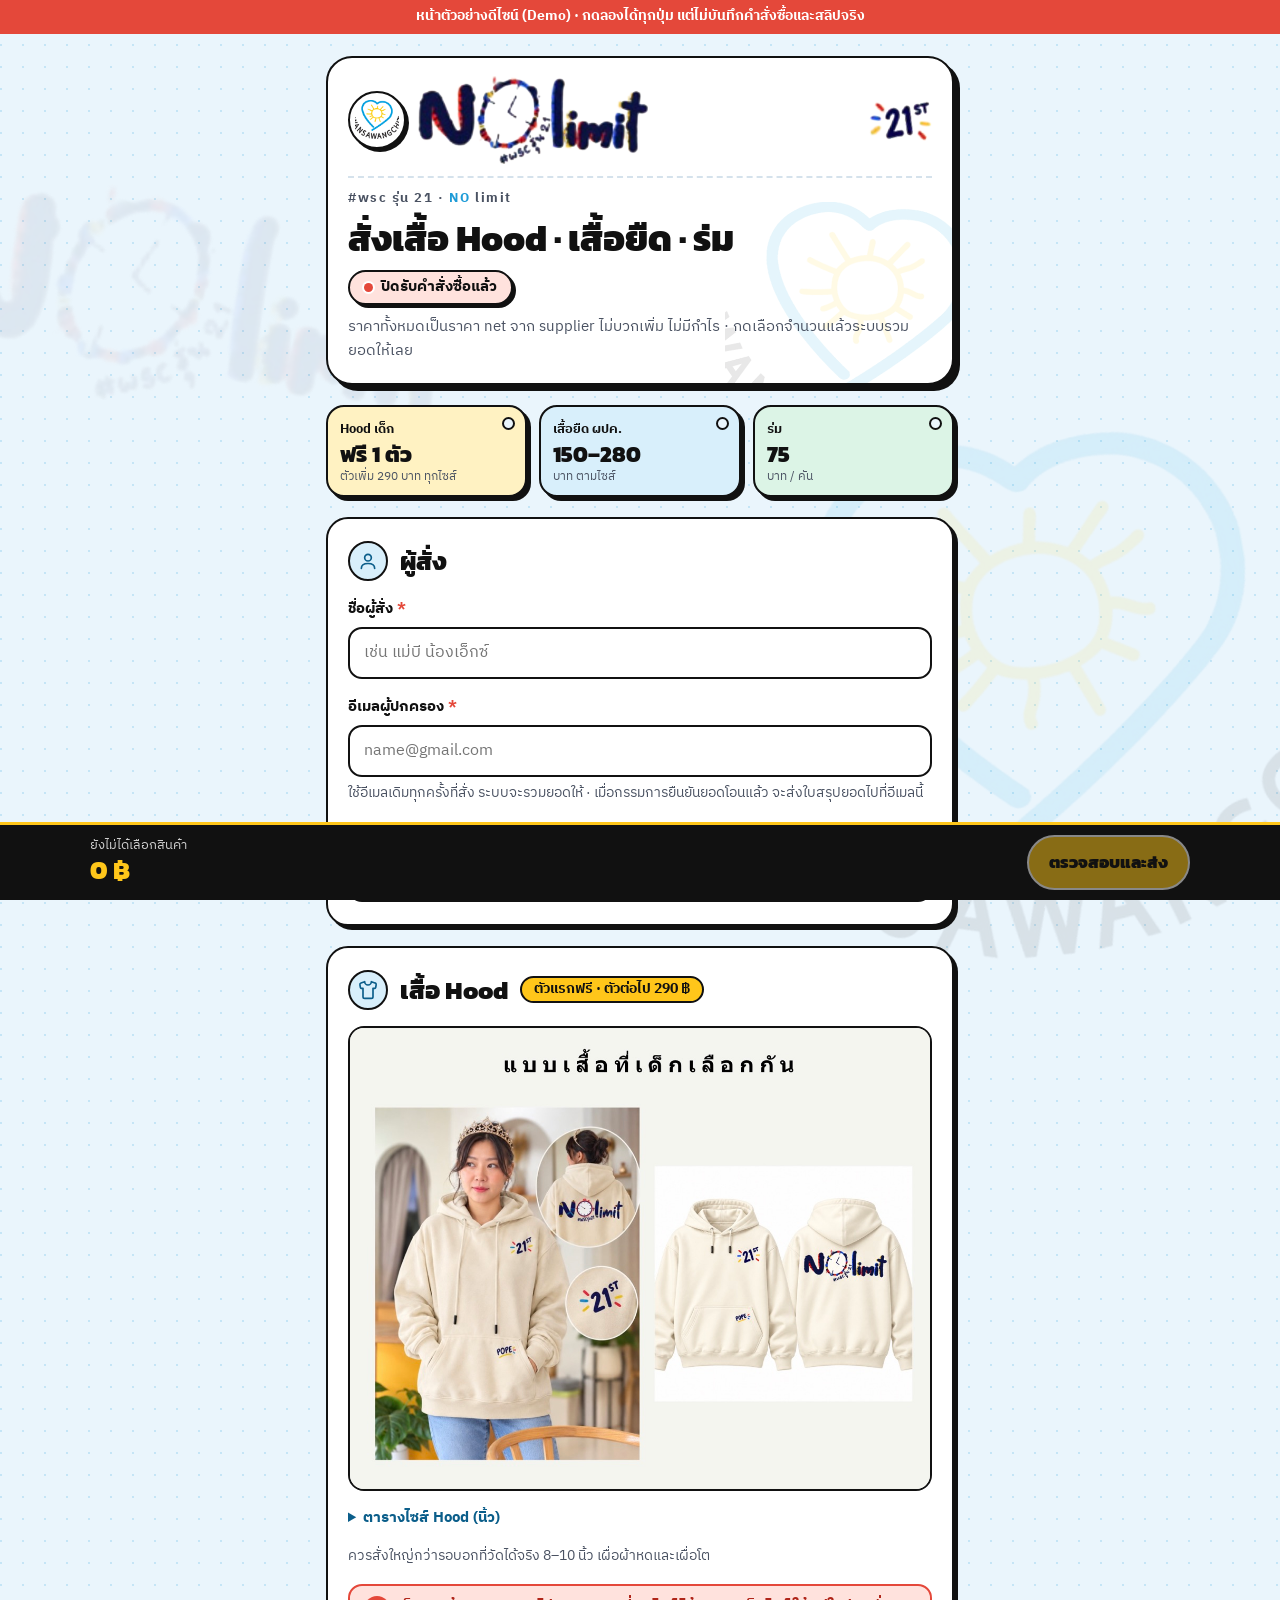
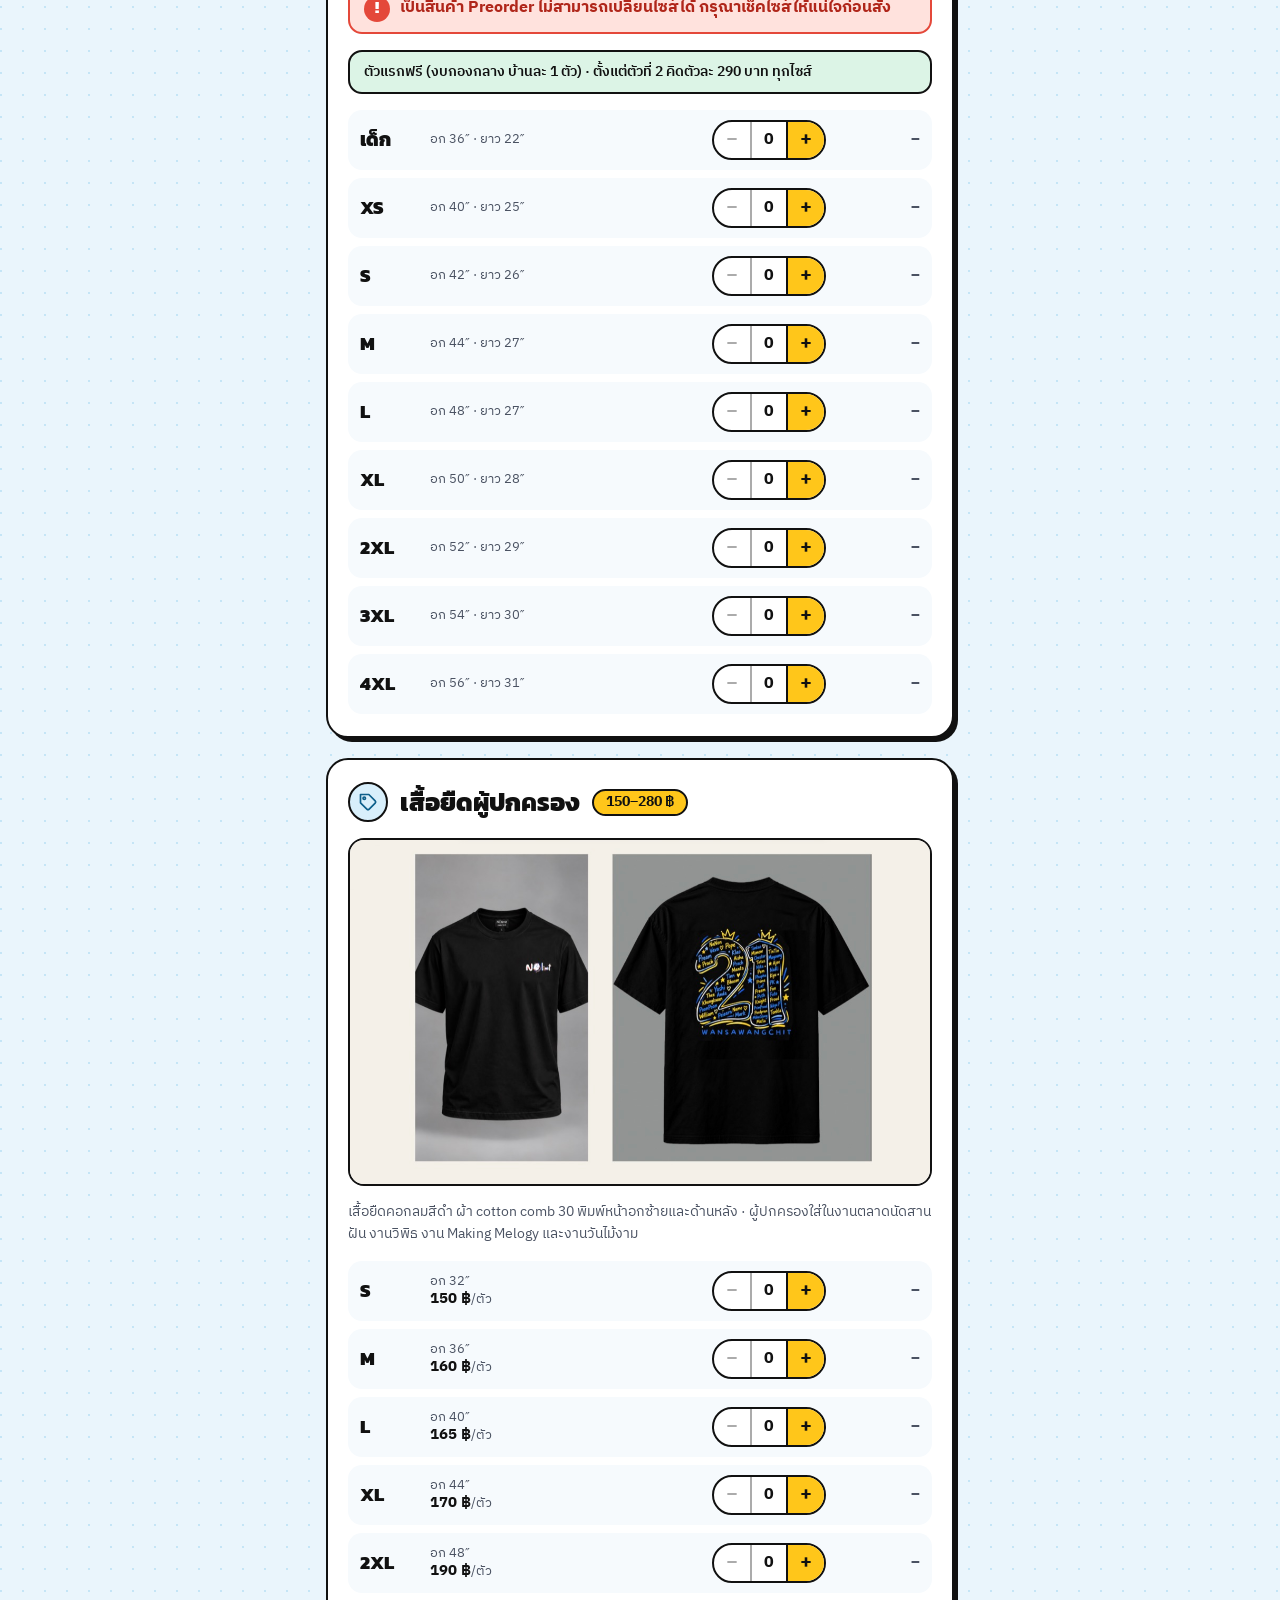
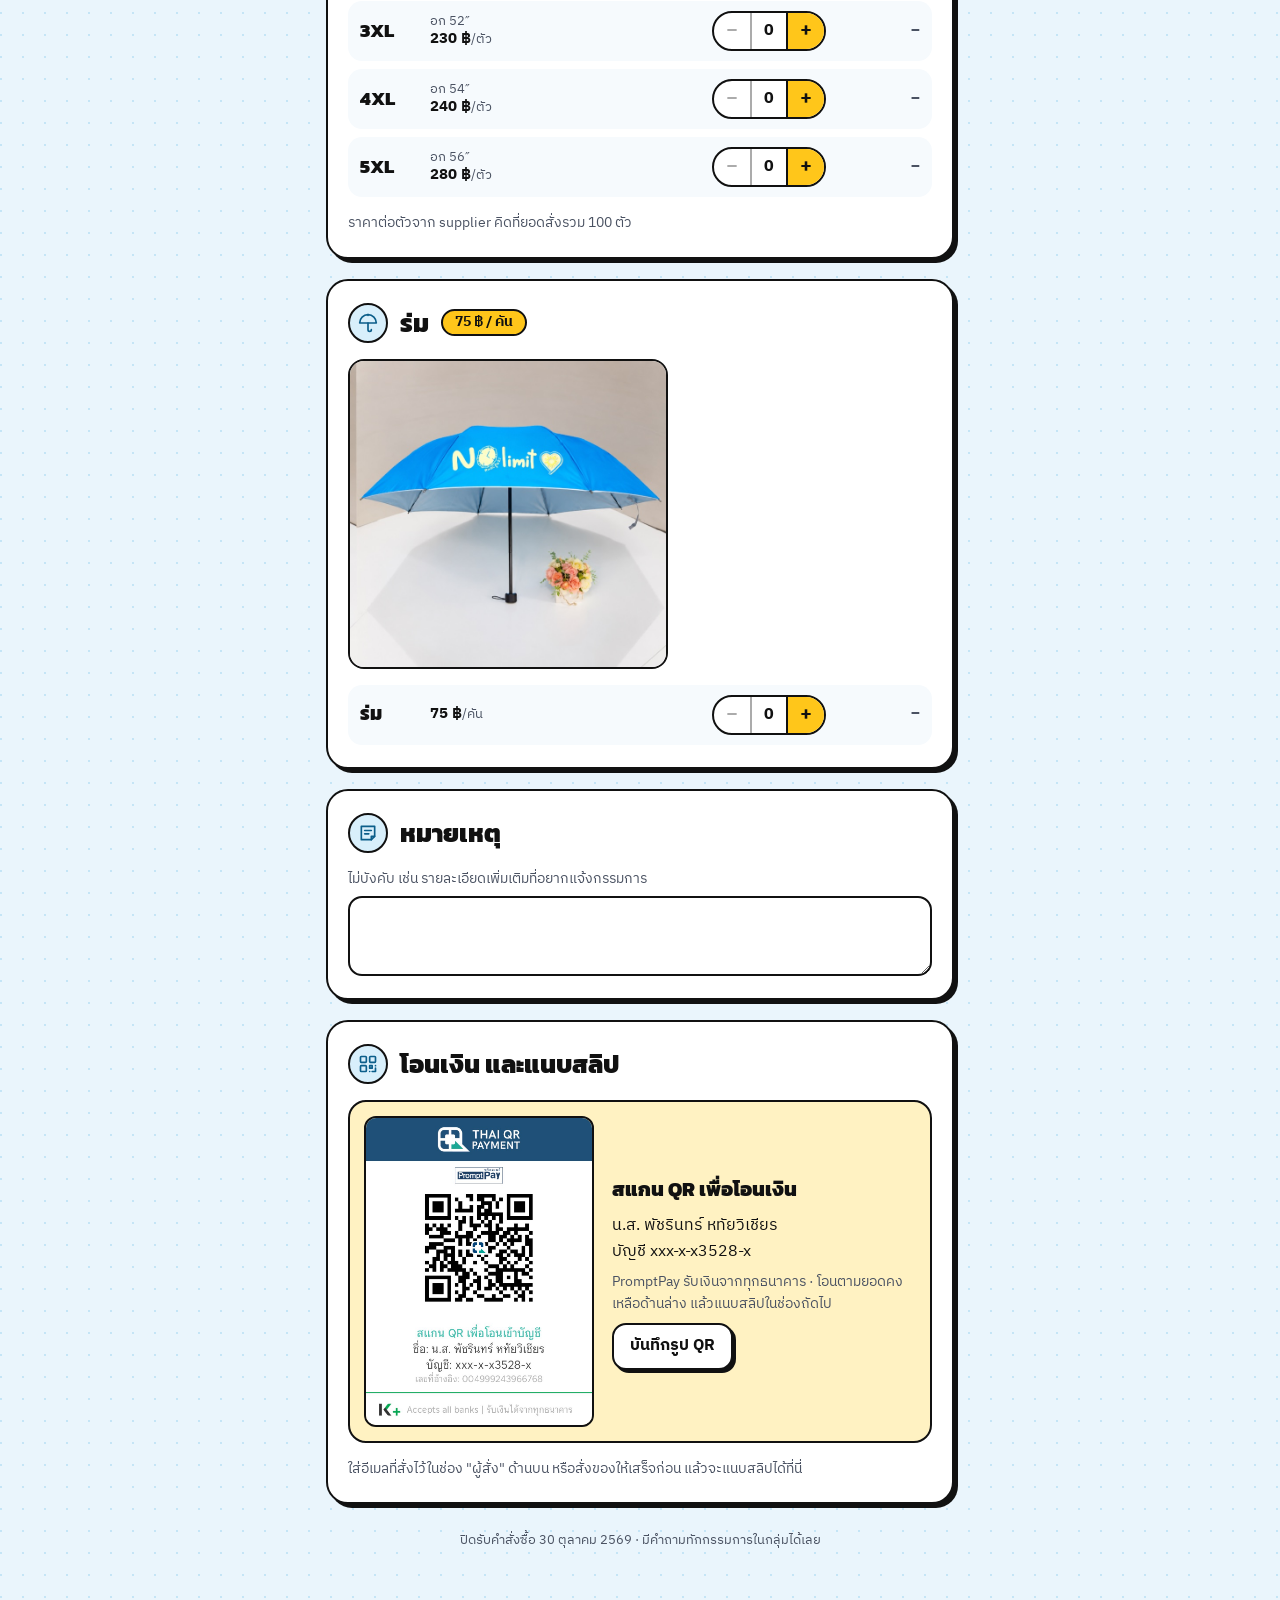
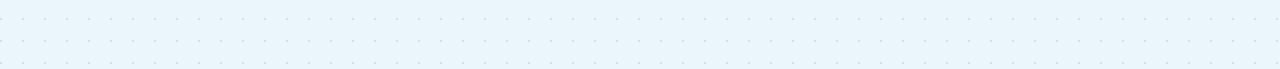
==== demo/index.html @ c764601f "Design demo at /demo: sticker-board style in school colours with school + NO limit logos (main page " ====
<!doctype html>
<html lang="th">
<head>
<meta charset="utf-8">
<meta name="viewport" content="width=device-width, initial-scale=1, viewport-fit=cover">
<title>สั่งเสื้อรุ่น 21 · ตัวอย่างดีไซน์</title>
<meta name="description" content="สั่งเสื้อฮู้ด เสื้อยืดผู้ปกครอง และร่ม รุ่น 21 พร้อมราคาทุกไซส์ คิดยอดให้อัตโนมัติ และแนบสลิปโอนเงินได้">
<meta name="robots" content="noindex, nofollow">
<link rel="icon" href="../img/school-logo.png">
<link rel="preconnect" href="https://fonts.googleapis.com">
<link rel="preconnect" href="https://fonts.gstatic.com" crossorigin>
<link rel="stylesheet" href="https://fonts.googleapis.com/css2?family=IBM+Plex+Sans+Thai:wght@400;500;600;700&family=Kanit:wght@600;700;800&display=swap">
<style>
/* Layout: the same single-column order slip as before, restyled as a sticker board — thick-bordered cards,
   pastel price tags, school logo + NO limit marks in the header card and floating faintly behind everything.
   One deliberate light theme (matches the best home MARKETING board the parents' committee asked for). */
:root {
  --bg: #eaf5fc;          /* sky wash from the school heart */
  --paper: #ffffff;
  --ink: #111111;
  --muted: #4a5262;
  --hair: #d5e2ec;
  --sky: #1d9bd7;         /* school heart blue */
  --sky-ink: #0b5e8a;
  --sky-soft: #d8effb;
  --sun: #ffc61a;         /* school sun yellow */
  --sun-soft: #fff2c2;
  --coral: #e4483a;       /* red ray of the 21ST mark */
  --coral-soft: #ffe2dd;
  --mint: #1e9e5c;
  --mint-soft: #dcf4e6;
  --lav-soft: #e9e6ff;
  --shadow: 4px 4px 0 var(--ink);
  --shadow-sm: 3px 3px 0 var(--ink);
  --r: 22px;
  --f-display: "Kanit", "IBM Plex Sans Thai", "Thonburi", sans-serif;
  --f-body: "IBM Plex Sans Thai", "Thonburi", "Sukhumvit Set", system-ui, sans-serif;
  color-scheme: light;
}
* { box-sizing: border-box; }
[hidden] { display: none !important; }
html { -webkit-text-size-adjust: 100%; }
body {
  margin: 0; color: var(--ink); font-family: var(--f-body); font-size: 16px; line-height: 1.6;
  background-color: var(--bg);
  background-image:
    radial-gradient(circle at 1px 1px, rgba(29,155,215,.18) 1.2px, transparent 1.4px);
  background-size: 22px 22px;
  padding-bottom: calc(118px + env(safe-area-inset-bottom, 0px));
  position: relative; isolation: isolate; overflow-x: hidden;
}
/* the two marks behind the page */
body::before, body::after { content: ""; position: fixed; z-index: -1; pointer-events: none; background-repeat: no-repeat; background-size: contain; }
body::before { width: min(78vmin, 600px); aspect-ratio: 560 / 490; right: -8vmin; bottom: -6vmin; background-image: url(../img/school-logo.png); opacity: .09; transform: rotate(-10deg); }
body::after { width: min(70vmin, 560px); aspect-ratio: 423 / 162; left: -10vmin; top: 22vh; background-image: url(../img/logo-nolimit.png); opacity: .06; transform: rotate(9deg); }
img { max-width: 100%; display: block; }
button, input, textarea { font: inherit; color: inherit; }
a { color: inherit; }
:focus-visible { outline: 3px solid var(--sky); outline-offset: 2px; }
.num { font-variant-numeric: tabular-nums; }
.ico { width: 22px; height: 22px; fill: none; stroke: currentColor; stroke-width: 2; stroke-linecap: round; stroke-linejoin: round; flex: none; }

/* ---------- demo ribbon ---------- */
.demo-ribbon { background: var(--coral); color: #fff; text-align: center; font-weight: 700; font-size: 13.5px; padding: 6px max(16px, env(safe-area-inset-right, 0px)) 6px max(16px, env(safe-area-inset-left, 0px)); }

/* ---------- page ---------- */
.wrap { max-width: 660px; margin: 0 auto; display: grid; gap: 20px; padding: calc(22px + env(safe-area-inset-top, 0px)) max(16px, env(safe-area-inset-right, 0px)) 0 max(16px, env(safe-area-inset-left, 0px)); }

/* header card with both marks */
.top { position: relative; background: var(--paper); border: 2.5px solid var(--ink); border-radius: 26px; box-shadow: 6px 6px 0 var(--ink); padding: 18px 20px 20px; display: grid; gap: 10px; overflow: hidden; }
.top::before { content: ""; position: absolute; inset: 0; background: url(../img/school-logo.png) no-repeat right -60px bottom -70px / 46% auto; opacity: .1; pointer-events: none; }
.top > * { position: relative; }
.logos { display: flex; align-items: center; gap: 12px; padding-bottom: 12px; border-bottom: 2px dashed var(--hair); }
.logos .badge { width: 58px; height: 58px; border-radius: 50%; background: #fff; border: 2.5px solid var(--ink); display: grid; place-items: center; flex: none; box-shadow: var(--shadow-sm); }
.logos img { height: auto; }
.logos .badge img { width: 44px; }
.logos .nolimit { width: min(230px, 52%); height: auto; }
.logos .s21 { width: 62px; height: auto; margin-left: auto; transform: rotate(9deg); }
.eyebrow { font-size: 13px; letter-spacing: .12em; font-weight: 800; color: var(--muted); }
.eyebrow .no { color: var(--sky); }
.top h1 { font-family: var(--f-display); font-weight: 800; font-size: clamp(27px, 7vw, 36px); line-height: 1.15; margin: 0; text-wrap: balance; }
.lede { margin: 0; color: var(--muted); font-size: 15px; }
.closing { justify-self: start; display: inline-flex; gap: 8px; align-items: center; background: var(--sun); border: 2px solid var(--ink); border-radius: 999px; padding: 4px 14px; font-weight: 800; font-size: 14.5px; box-shadow: var(--shadow-sm); }
.closing::before { content: ""; width: 9px; height: 9px; border-radius: 50%; background: var(--mint); box-shadow: 0 0 0 2px #fff; }
.closing.shut { background: var(--coral-soft); }
.closing.shut::before { background: var(--coral); }

/* price tags */
.tags { display: grid; grid-template-columns: repeat(3, minmax(0, 1fr)); gap: 12px; }
.tag { position: relative; border: 2.5px solid var(--ink); border-radius: 18px; box-shadow: var(--shadow); padding: 12px 12px 10px; display: grid; gap: 2px; min-width: 0; }
.tag::after { content: ""; position: absolute; top: 10px; right: 10px; width: 9px; height: 9px; border-radius: 50%; background: var(--bg); border: 2px solid var(--ink); }
.tag b { font-size: 13px; font-weight: 700; }
.tag strong { font-family: var(--f-display); font-size: 22px; font-weight: 800; line-height: 1.15; }
.tag small { font-size: 12px; color: var(--muted); line-height: 1.35; }
.tag.y { background: var(--sun-soft); } .tag.b { background: var(--sky-soft); } .tag.m { background: var(--mint-soft); }
@media (max-width: 380px) { .tags { gap: 8px; } .tag { padding: 10px 8px 9px; } .tag strong { font-size: 17px; } }

/* section cards */
.card { background: var(--paper); border: 2.5px solid var(--ink); border-radius: var(--r); box-shadow: var(--shadow); padding: 22px 20px; display: grid; gap: 16px; min-width: 0; }
.card h2 { font-family: var(--f-display); font-size: 25px; font-weight: 800; margin: 0; line-height: 1.2; display: flex; flex-wrap: wrap; gap: 8px 12px; align-items: center; }
.card h2 .circ { width: 40px; height: 40px; border-radius: 50%; display: grid; place-items: center; background: var(--sky-soft); color: var(--sky-ink); border: 2px solid var(--ink); }
.card h2 .circ .ico { width: 20px; height: 20px; }
.card h2 .price { font-family: var(--f-body); font-size: 14px; font-weight: 700; background: var(--sun); color: var(--ink); padding: 3px 12px; border-radius: 999px; border: 2px solid var(--ink); }
.card h3 { font-family: var(--f-display); font-size: 18px; font-weight: 700; margin: 0; display: flex; gap: 8px; align-items: baseline; flex-wrap: wrap; }
.card h3 .sub { font-family: var(--f-body); font-weight: 500; font-size: 13.5px; color: var(--muted); }
.card p { margin: 0; }
.hint { font-size: 13.5px; color: var(--muted); }
.photo { border-radius: 16px; overflow: hidden; background: var(--sky-soft); border: 2px solid var(--ink); }
.photo img { width: 100%; height: auto; }
.photo.umb { max-width: 320px; }

/* fields */
label.field { display: grid; gap: 6px; font-weight: 700; font-size: 15px; }
label.field span.req { color: var(--coral); }
input[type=text], input[type=email], textarea {
  width: 100%; border: 2px solid var(--ink); background: var(--paper); border-radius: 14px; padding: 11px 14px; font-size: 16px; font-weight: 400;
}
input[type=text]:focus, input[type=email]:focus, textarea:focus { outline: none; box-shadow: var(--shadow-sm); background: #fffef6; }
textarea { min-height: 80px; resize: vertical; }

details.chart summary { cursor: pointer; font-size: 14.5px; color: var(--sky-ink); font-weight: 700; }
.tablewrap { overflow-x: auto; margin-top: 8px; }
table.mini { border-collapse: collapse; width: 100%; font-size: 14px; }
table.mini th, table.mini td { padding: 6px 8px; text-align: center; border-bottom: 1.5px dashed var(--hair); }
table.mini th { font-weight: 700; color: var(--muted); font-size: 12.5px; }

/* notes */
.preorder { color: #b0261a; background: var(--coral-soft); border: 2.5px solid var(--coral); border-radius: 14px; padding: 10px 14px; font-weight: 800; font-size: 15.5px; display: flex; gap: 10px; align-items: center; }
.preorder::before { content: "!"; width: 26px; height: 26px; border-radius: 50%; background: var(--coral); color: #fff; display: grid; place-items: center; font-family: var(--f-display); flex: none; }
.freeused { font-size: 14px; background: var(--mint-soft); border: 2px solid var(--ink); border-radius: 14px; padding: 9px 14px; font-weight: 600; }
.note { border-radius: 14px; padding: 10px 14px; font-size: 14px; background: var(--sky-soft); border: 2px solid var(--ink); }

/* size rows */
.rows { display: grid; gap: 8px; }
.row { display: grid; grid-template-columns: 60px minmax(0,1fr) auto 84px; align-items: center; gap: 10px; padding: 8px 10px; border-radius: 14px; border: 2px solid transparent; background: #f6fafd; }
.row .sz { font-family: var(--f-display); font-weight: 800; font-size: 19px; }
.row .meta { font-size: 13px; color: var(--muted); line-height: 1.35; min-width: 0; }
.row .meta b { color: var(--ink); font-weight: 700; font-size: 14.5px; }
.row .sum { text-align: right; font-weight: 700; font-size: 14.5px; color: var(--muted); }
.row.on { background: var(--sky-soft); border-color: var(--ink); }
.row.on .sum { color: var(--ink); }
.row.on .sz { color: var(--sky-ink); }
.stepper { display: inline-flex; align-items: center; border: 2px solid var(--ink); border-radius: 999px; background: var(--paper); overflow: hidden; }
.stepper button { width: 38px; height: 36px; border: 0; background: transparent; font-size: 20px; line-height: 1; cursor: pointer; color: var(--ink); font-weight: 700; }
.stepper button[data-d="1"] { background: var(--sun); border-left: 2px solid var(--ink); }
.stepper button[data-d="-1"] { border-right: 2px solid var(--ink); }
.stepper button:disabled { opacity: .35; cursor: default; }
.stepper output { min-width: 34px; text-align: center; font-weight: 800; }
@media (max-width: 520px) {
  .card { padding: 18px 14px; gap: 14px; }
  .row { grid-template-columns: 42px minmax(0,1fr) auto 60px; gap: 6px; padding: 7px 8px; }
  .row .sz { font-size: 17px; }
  .stepper button { width: 30px; height: 34px; font-size: 18px; }
  .stepper output { min-width: 24px; }
  .row .sum { font-size: 13.5px; }
  .tag strong { font-size: 19px; }
}

/* hoodie names */
.hoodnames { display: grid; gap: 10px; border-top: 2px dashed var(--hair); padding-top: 16px; }
.nameRows { display: grid; gap: 10px; }
.nameRow { display: grid; grid-template-columns: minmax(0, 1fr) minmax(0, 1.3fr); gap: 8px; align-items: start; }
.nameRow .lab { font-size: 14.5px; line-height: 1.4; padding-top: 10px; }
.nameRow .lab b { font-weight: 800; }
.nameRow input.bad { border-color: var(--coral); background: var(--coral-soft); }
.nameerr { color: var(--coral); font-size: 12.5px; font-weight: 600; }
@media (max-width: 460px) { .nameRow { grid-template-columns: 1fr; gap: 4px; } .nameRow .lab { padding-top: 0; } }

/* status boxes */
.result { border-radius: 14px; padding: 12px 14px; font-size: 14.5px; display: grid; gap: 6px; border: 2px solid var(--ink); }
.result.idle { background: #f3f5f8; color: var(--muted); }
.result.clear { background: var(--mint-soft); }
.result.taken { background: var(--sun-soft); }
.result .head { font-weight: 700; display: flex; gap: 8px; align-items: center; flex-wrap: wrap; }
.result ul { margin: 0; padding-left: 18px; }
.pill { font-size: 12px; font-weight: 800; border-radius: 999px; padding: 2px 10px; white-space: nowrap; border: 1.5px solid var(--ink); }
.pill.ok { background: var(--mint); color: #fff; }
.pill.warn { background: var(--sun); color: var(--ink); }
.pill.fund { background: var(--sky); color: #fff; }
.pill.wait { background: #eef1f5; color: var(--muted); }
.history { background: var(--sky-soft); border: 2px solid var(--ink); border-radius: 14px; padding: 12px 14px; font-size: 14.5px; display: grid; gap: 8px; }
.history .head { font-weight: 700; display: flex; gap: 8px; align-items: center; flex-wrap: wrap; }
.history ul { margin: 0; padding-left: 18px; }
.history .sumline { display: flex; justify-content: space-between; gap: 10px; border-top: 2px dashed rgba(17,17,17,.2); padding-top: 8px; font-weight: 800; }
.paystatus { display: flex; gap: 8px; align-items: center; flex-wrap: wrap; font-size: 14px; }

/* payment */
.qrbox { display: grid; grid-template-columns: minmax(0, 230px) minmax(0, 1fr); gap: 18px; align-items: center; background: var(--sun-soft); border: 2px solid var(--ink); border-radius: 18px; padding: 14px; }
.qrbox a.qrimg { display: block; border-radius: 12px; overflow: hidden; background: #fff; border: 2px solid var(--ink); }
.qrbox img { width: 100%; height: auto; display: block; }
.qrbox .qrtxt { display: grid; gap: 8px; min-width: 0; }
.qrbox .qrtxt b { font-family: var(--f-display); font-size: 20px; font-weight: 800; }
.qrbox .qrtxt .btn { justify-self: start; text-decoration: none; display: inline-block; }
@media (max-width: 520px) { .qrbox { grid-template-columns: 1fr; justify-items: center; } .qrbox a.qrimg { width: min(250px, 100%); } .qrbox .qrtxt { justify-items: center; text-align: center; } .qrbox .qrtxt .btn { justify-self: center; } }
.paybody { display: grid; gap: 14px; }
.paysum { display: grid; grid-template-columns: repeat(3, minmax(0, 1fr)); gap: 10px; }
.paysum div { background: #f6fafd; border: 2px solid var(--ink); border-radius: 14px; padding: 8px 12px; display: grid; min-width: 0; }
.paysum b { font-size: 12px; color: var(--muted); font-weight: 700; }
.paysum strong { font-family: var(--f-display); font-size: 22px; line-height: 1.25; }
.paysum .due strong { color: var(--coral); }
.paysum .paid strong { color: var(--mint); }
.paysum .paystatus { grid-column: 1 / -1; background: transparent; border: 0; padding: 0; display: flex; }
.dueline { display: flex; justify-content: space-between; align-items: center; gap: 10px; flex-wrap: wrap; background: var(--ink); color: #fff; border-radius: 16px; padding: 12px 16px; }
.dueline b { font-size: 15px; }
.dueline strong { font-family: var(--f-display); font-size: 30px; color: var(--sun); }
.filepick { position: relative; display: grid; place-items: center; gap: 2px; border: 2.5px dashed var(--ink); border-radius: 16px; padding: 20px 12px; background: #f6fafd; cursor: pointer; font-weight: 800; color: var(--sky-ink); text-align: center; font-family: var(--f-display); font-size: 17px; }
.filepick small { font-family: var(--f-body); font-weight: 400; color: var(--muted); font-size: 12.5px; }
.filepick input { position: absolute; width: 1px; height: 1px; opacity: 0; }
.filepick:focus-within { outline: 3px solid var(--sky); outline-offset: 2px; }
.slipprev { max-height: 300px; width: auto; max-width: 100%; border-radius: 12px; border: 2px solid var(--ink); justify-self: start; }
.slips { display: grid; gap: 8px; }
.sliprow { display: flex; justify-content: space-between; align-items: center; gap: 6px 10px; flex-wrap: wrap; background: #f6fafd; border: 2px solid var(--ink); border-radius: 12px; padding: 8px 12px; font-size: 14px; }
.okmsg { background: var(--mint-soft); border: 2px solid var(--ink); border-radius: 14px; padding: 10px 14px; font-size: 14.5px; font-weight: 600; }
.err { background: var(--coral-soft); border: 2px solid var(--coral); border-radius: 14px; padding: 10px 14px; font-size: 14.5px; font-weight: 600; }

/* buttons */
.btn { border: 2px solid var(--ink); border-radius: 14px; padding: 11px 16px; font-weight: 800; cursor: pointer; line-height: 1.3; background: var(--paper); box-shadow: var(--shadow-sm); transition: transform .1s, box-shadow .1s; }
.btn:active { transform: translate(2px, 2px); box-shadow: 1px 1px 0 var(--ink); }
.btn.ghost { background: var(--paper); }
.btn.primary { background: var(--ink); color: #fff; }
.btn.sunbtn { background: var(--sun); color: var(--ink); font-family: var(--f-display); font-size: 17px; }
.btn:disabled { opacity: .45; cursor: default; box-shadow: none; }

/* bottom bar */
.bar { position: fixed; left: 0; right: 0; bottom: 0; z-index: 10; background: var(--ink); color: #fff; border-top: 3px solid var(--sun);
  padding: 10px max(16px, env(safe-area-inset-right, 0px)) calc(10px + env(safe-area-inset-bottom, 0px)) max(16px, env(safe-area-inset-left, 0px)); }
.bar .in { max-width: 1100px; margin: 0 auto; display: flex; align-items: center; gap: 12px; }
.bar .tot { flex: 1; min-width: 0; display: grid; line-height: 1.25; }
.bar .tot small { font-size: 12.5px; opacity: .8; white-space: nowrap; overflow: hidden; text-overflow: ellipsis; }
.bar .tot strong { font-size: 26px; font-family: var(--f-display); font-weight: 800; color: var(--sun); }
.bar .go { background: var(--sun); color: var(--ink); padding: 12px 20px; border-radius: 999px; border: 2px solid #fff; font-weight: 800; font-family: var(--f-display); font-size: 17px; cursor: pointer; white-space: nowrap; }
.bar .go:disabled { opacity: .5; }

/* review sheet */
.sheet { position: fixed; inset: 0; z-index: 30; background: rgba(17,17,17,.55); display: flex; align-items: flex-end; justify-content: center; }
.sheet .panel { background: var(--paper); width: 100%; max-width: 640px; max-height: 88vh; overflow-y: auto; border: 3px solid var(--ink); border-bottom: 0; border-radius: 24px 24px 0 0;
  padding: 20px max(16px, env(safe-area-inset-right, 0px)) calc(20px + env(safe-area-inset-bottom, 0px)) max(16px, env(safe-area-inset-left, 0px)); display: grid; gap: 14px; }
.sheet h2 { font-family: var(--f-display); margin: 0; font-size: 24px; font-weight: 800; }
.slip { border: 2px dashed var(--ink); border-radius: 14px; padding: 12px 14px; display: grid; gap: 4px; font-size: 15px; background: #fffef6; }
.slip .ln { display: flex; justify-content: space-between; gap: 12px; }
.slip .ln span:first-child { min-width: 0; }
.slip .ln.tot { border-top: 2px solid var(--ink); margin-top: 6px; padding-top: 8px; font-weight: 800; font-size: 18px; }
.slip .ln.muted { color: var(--muted); font-size: 13.5px; }
.slip .who { font-size: 14px; color: var(--muted); margin-bottom: 6px; }
.actions { display: grid; grid-template-columns: 1fr 2fr; gap: 10px; }
.done .big { font-family: var(--f-display); font-size: 30px; font-weight: 800; line-height: 1.2; }
.done + div .code, .code { display: inline-block; font-family: var(--f-display); font-size: 30px; font-weight: 800; background: var(--sun); color: var(--ink); border: 2px solid var(--ink); border-radius: 12px; padding: 0 14px; }
footer { color: var(--muted); font-size: 13px; text-align: center; padding: 6px 0 0; display: grid; justify-items: center; gap: 8px; }
footer img { width: 54px; opacity: .9; }
@media (prefers-reduced-motion: no-preference) {
  .sheet .panel { animation: up .22s ease-out; }
  @keyframes up { from { transform: translateY(30px); opacity: .6; } to { transform: none; opacity: 1; } }
  }
</style>
</head>
<body>
<svg width="0" height="0" style="position:absolute" aria-hidden="true" focusable="false">
  <symbol id="i-user" viewBox="0 0 24 24"><circle cx="12" cy="8" r="4"/><path d="M4 21c0-4 3.6-6 8-6s8 2 8 6"/></symbol>
  <symbol id="i-shirt" viewBox="0 0 24 24"><path d="M20.4 3.5 16 2a4 4 0 0 1-8 0L3.6 3.5a2 2 0 0 0-1.3 2.2l.6 3.5a1 1 0 0 0 1 .8H6v10a2 2 0 0 0 2 2h8a2 2 0 0 0 2-2V10h2.2a1 1 0 0 0 1-.8l.6-3.5a2 2 0 0 0-1.4-2.2z"/></symbol>
  <symbol id="i-umbrella" viewBox="0 0 24 24"><path d="M22 12a10 10 0 0 0-20 0Z"/><path d="M12 12v8a2 2 0 0 0 4 0"/><path d="M12 2v1"/></symbol>
  <symbol id="i-qr" viewBox="0 0 24 24"><rect x="3" y="3" width="7" height="7" rx="1"/><rect x="14" y="3" width="7" height="7" rx="1"/><rect x="3" y="14" width="7" height="7" rx="1"/><path d="M14 14h3v3h-3zM21 14v.01M14 21h.01M17 21h4v-4"/></symbol>
  <symbol id="i-note" viewBox="0 0 24 24"><path d="M4 4h16v12l-4 4H4z"/><path d="M16 20v-4h4M8 9h8M8 13h5"/></symbol>
  <symbol id="i-gift" viewBox="0 0 24 24"><rect x="3" y="8" width="18" height="4" rx="1"/><path d="M12 8v13M19 12v7a2 2 0 0 1-2 2H7a2 2 0 0 1-2-2v-7"/><path d="M7.5 8a2.5 2.5 0 0 1 0-5C11 3 12 8 12 8s1-5 4.5-5a2.5 2.5 0 0 1 0 5"/></symbol>
  <symbol id="i-tag" viewBox="0 0 24 24"><path d="M20.6 13.4 13.4 20.6a2 2 0 0 1-2.8 0L3 13V3h10l7.6 7.6a2 2 0 0 1 0 2.8z"/><circle cx="7.5" cy="7.5" r="1.5"/></symbol>
  <symbol id="i-receipt" viewBox="0 0 24 24"><path d="M6 2h12v20l-3-2-3 2-3-2-3 2z"/><path d="m9 12 2 2 4-4"/></symbol>
  <symbol id="i-arrow" viewBox="0 0 24 24"><path d="M5 12h14M13 6l6 6-6 6"/></symbol>
</svg>
<div class="demo-ribbon">หน้าตัวอย่างดีไซน์ (Demo) · กดลองได้ทุกปุ่ม แต่ไม่บันทึกคำสั่งซื้อและสลิปจริง</div>
<main class="wrap" id="app">
  <header class="top">
    <div class="logos" aria-hidden="true">
      <span class="badge"><img src="../img/school-logo.png" width="560" height="490" alt=""></span>
      <img class="nolimit" src="../img/logo-nolimit.png" width="423" height="162" alt="">
      <img class="s21" src="../img/logo-21st.png" width="120" height="84" alt="">
    </div>
    <div class="eyebrow">#wsc รุ่น 21 · <span class="no">NO</span> limit</div>
    <h1>สั่งเสื้อ Hood · เสื้อยืด · ร่ม</h1>
    <div class="closing num" id="closing">ปิดรับ 30 ต.ค. 69</div>
    <p class="lede">ราคาทั้งหมดเป็นราคา net จาก supplier ไม่บวกเพิ่ม ไม่มีกำไร · กดเลือกจำนวนแล้วระบบรวมยอดให้เลย</p>
  </header>

  <div class="tags">
    <div class="tag y"><b>Hood เด็ก</b><strong>ฟรี 1 ตัว</strong><small>ตัวเพิ่ม 290 บาท ทุกไซส์</small></div>
    <div class="tag b"><b>เสื้อยืด ผปค.</b><strong class="num">150–280</strong><small>บาท ตามไซส์</small></div>
    <div class="tag m"><b>ร่ม</b><strong class="num">75</strong><small>บาท / คัน</small></div>
  </div>

  <section class="card" aria-labelledby="h-who">
    <h2 id="h-who"><span class="circ"><svg class="ico"><use href="#i-user"/></svg></span>ผู้สั่ง</h2>
    <label class="field" for="name"><span>ชื่อผู้สั่ง <span class="req">*</span></span>
      <input type="text" id="name" autocomplete="off" placeholder="เช่น แม่บี น้องเอ็กซ์">
    </label>
    <div class="result taken" id="nameDup" hidden></div>
    <label class="field" for="email"><span>อีเมลผู้ปกครอง <span class="req">*</span></span>
      <input type="email" id="email" autocomplete="email" inputmode="email" placeholder="name@gmail.com">
      <span class="hint" style="font-weight:400">ใช้อีเมลเดิมทุกครั้งที่สั่ง ระบบจะรวมยอดให้ · เมื่อกรรมการยืนยันยอดโอนแล้ว จะส่งใบสรุปยอดไปที่อีเมลนี้</span>
    </label>
    <div class="result taken" id="emailTypo" hidden></div>
    <div class="history" id="history" hidden></div>
    <label class="field" for="contact"><span>เบอร์โทร / LINE ID <span class="hint" style="font-weight:400">(ไม่บังคับ)</span></span>
      <input type="text" id="contact" autocomplete="off" placeholder="เช่น 081-234-5678 หรือ LINE: mom_bee">
    </label>
  </section>

  <section class="card" aria-labelledby="h-hood">
    <h2 id="h-hood"><span class="circ"><svg class="ico"><use href="#i-shirt"/></svg></span>เสื้อ Hood <span class="price">ตัวแรกฟรี · ตัวต่อไป 290 ฿</span></h2>
    <div class="photo"><img src="../img/hood.jpg" width="1100" height="875" alt="แบบเสื้อ Hood สีครีม หน้าอกปัก 21st หลัง NO limit #wscรุ่น21"></div>
    <details class="chart">
      <summary>ตารางไซส์ Hood (นิ้ว)</summary>
      <div class="tablewrap"><table class="mini num" id="hoodChart"></table></div>
    </details>
    <p class="hint">ควรสั่งใหญ่กว่ารอบอกที่วัดได้จริง 8–10 นิ้ว เผื่อผ้าหดและเผื่อโต</p>

    <div class="preorder" role="note">เป็นสินค้า Preorder ไม่สามารถเปลี่ยนไซส์ได้ กรุณาเช็คไซส์ให้แน่ใจก่อนสั่ง</div>
    <div class="freeused" id="hoodNote"></div>
    <div class="rows" id="hoodRows"></div>
    <div class="hoodnames" id="hoodNames" hidden>
      <h3>ชื่อที่สกรีนบนกระเป๋า Hood <span class="sub">พิมพ์เป็นภาษาอังกฤษ</span></h3>
      <p class="hint">ใส่ชื่อเด็กที่จะให้สกรีนตรงกระเป๋า เรียงตามแต่ละตัวที่สั่ง ตรงกับไซส์ของตัวนั้น พิมพ์เฉพาะชื่อเป็นภาษาอังกฤษ (A-Z) เช่น BEE · ไม่ต้องมีตัวเลขหรือตัวพิเศษ</p>
      <div class="nameRows" id="hoodNameRows"></div>
    </div>
  </section>

  <section class="card" aria-labelledby="h-tee">
    <h2 id="h-tee"><span class="circ"><svg class="ico"><use href="#i-tag"/></svg></span>เสื้อยืดผู้ปกครอง <span class="price">150–280 ฿</span></h2>
    <div class="photo"><img src="../img/tee.jpg" width="1100" height="653" alt="แบบเสื้อยืดสีดำ หน้าอกซ้าย NO limit หลังเลข 21 รายชื่อเด็ก WANSAWANGCHIT"></div>
    <p class="hint">เสื้อยืดคอกลมสีดำ ผ้า cotton comb 30 พิมพ์หน้าอกซ้ายและด้านหลัง · ผู้ปกครองใส่ในงานตลาดนัดสานฝัน งานวิพิธ งาน Making Melogy และงานวันไม้งาม</p>
    <div class="rows" id="teeRows"></div>
    <p class="hint">ราคาต่อตัวจาก supplier คิดที่ยอดสั่งรวม 100 ตัว</p>
  </section>

  <section class="card" aria-labelledby="h-umb">
    <h2 id="h-umb"><span class="circ"><svg class="ico"><use href="#i-umbrella"/></svg></span>ร่ม <span class="price">75 ฿ / คัน</span></h2>
    <div class="photo umb"><img src="../img/umbrella.jpg" width="720" height="698" alt="ร่มพับสีฟ้า ลาย NO limit #wscรุ่น21"></div>
    <div class="rows" id="umbRows"></div>
  </section>

  <section class="card" aria-labelledby="h-note">
    <h2 id="h-note"><span class="circ"><svg class="ico"><use href="#i-note"/></svg></span>หมายเหตุ</h2>
    <label class="field" for="note"><span class="hint" style="font-weight:400">ไม่บังคับ เช่น รายละเอียดเพิ่มเติมที่อยากแจ้งกรรมการ</span>
      <textarea id="note"></textarea>
    </label>
  </section>

  <section class="card" id="payCard" aria-labelledby="h-pay">
    <h2 id="h-pay"><span class="circ"><svg class="ico"><use href="#i-qr"/></svg></span>โอนเงิน และแนบสลิป</h2>
    <div class="qrbox">
      <a class="qrimg" href="../img/promptpay.png" target="_blank" rel="noopener" aria-label="เปิดรูป QR โอนเงินขนาดใหญ่"><img src="../img/promptpay.png" width="885" height="1200" alt="Thai QR Payment PromptPay โอนเข้าบัญชี น.ส. พัชรินทร์ หทัยวิเชียร บัญชี xxx-x-x3528-x"></a>
      <div class="qrtxt">
        <b>สแกน QR เพื่อโอนเงิน</b>
        <span>น.ส. พัชรินทร์ หทัยวิเชียร<br>บัญชี xxx-x-x3528-x</span>
        <span class="hint">PromptPay รับเงินจากทุกธนาคาร · โอนตามยอดคงเหลือด้านล่าง แล้วแนบสลิปในช่องถัดไป</span>
        <a class="btn ghost" href="../img/promptpay.png" download="QR-โอนเงิน-NOlimit21.png">บันทึกรูป QR</a>
      </div>
    </div>
    <p class="hint" id="payLock">ใส่อีเมลที่สั่งไว้ในช่อง "ผู้สั่ง" ด้านบน หรือสั่งของให้เสร็จก่อน แล้วจะแนบสลิปได้ที่นี่</p>
    <div id="payBody" hidden class="paybody">
    <div class="paysum num" id="paySum"></div>
    <div class="okmsg" id="payDone" hidden>ชำระครบแล้ว ไม่มียอดค้าง · ถ้าสั่งเพิ่ม ยอดใหม่จะขึ้นที่นี่</div>
    <div class="paybody" id="payUpload">
    <div class="dueline num" id="payDue"></div>
    <p class="hint">โอนผ่าน QR ด้านบน <b>ตามยอดนี้พอดี</b> แล้วแนบรูปสลิป ระบบจะอ่านยอดในสลิป ถ้าไม่ตรงกับยอดที่ต้องโอนจะไม่รับ · ใช้สลิปเดิมซ้ำไม่ได้</p>
    <label class="filepick" for="payFile">
      <input type="file" id="payFile" accept="image/*">
      <span id="payPickText">+ เลือกรูปสลิป</span>
      <small>ภาพหน้าจอจากแอปธนาคาร หรือถ่ายรูปสลิป</small>
    </label>
    <img id="payPreview" class="slipprev" alt="สลิปที่เลือก" hidden>
    <div class="err" id="payErr" hidden></div>
    <div class="okmsg" id="payOk" hidden></div>
    <button type="button" class="btn sunbtn" id="paySend" disabled>ส่งสลิป</button>
    </div>
    <div class="slips" id="paySlips"></div>
    </div>
  </section>

  <footer>ปิดรับคำสั่งซื้อ 30 ตุลาคม 2569 · มีคำถามทักกรรมการในกลุ่มได้เลย</footer>
</main>

<div class="bar" role="region" aria-label="ยอดรวม">
  <div class="in">
    <div class="tot"><small id="barItems">ยังไม่ได้เลือกสินค้า</small><strong class="num" id="barTotal">0 ฿</strong></div>
    <button type="button" class="go" id="review">ตรวจสอบและส่ง</button>
  </div>
</div>

<div class="sheet" id="sheet" hidden>
  <div class="panel" role="dialog" aria-modal="true" aria-labelledby="sheetTitle" id="panel"></div>
</div>

<script>
var API = 'https://script.google.com/macros/s/AKfycbzKnFJLyZAMiZ4j46yJvun-DkF8fx2AbNIkvEboz5PvzCaR3iLZCGfJU9PH9yimCbNhLQ/exec';
var CLOSE_AT = new Date('2026-10-30T23:59:59+07:00');
var HOOD_PRICE = 290, UMB_PRICE = 75, MAX = 99; // no real per-size limit (21 ต.ค.); 99 only keeps the stepper sane
var HOOD = [ // size, chest, length, sleeve
  ['เด็ก', 36, 22, 20], ['XS', 40, 25, 23], ['S', 42, 26, 25], ['M', 44, 27, 25], ['L', 48, 27, 25],
  ['XL', 50, 28, 26], ['2XL', 52, 29, 28], ['3XL', 54, 30, 29], ['4XL', 56, 31, 30]
];
var TEE = [ // size, chest, price
  ['S', 32, 150], ['M', 36, 160], ['L', 40, 165], ['XL', 44, 170], ['2XL', 48, 190], ['3XL', 52, 230], ['4XL', 54, 240], ['5XL', 56, 280]
];
var TEE_PRICE = {}; TEE.forEach(function (t) { TEE_PRICE[t[0]] = t[2]; });
var EMAIL_RE = /^[^\s@]+@[^\s@]+\.[^\s@]+$/;
var NAME_RE = /^[A-Za-z]+(?: [A-Za-z]+)*$/;   // ชื่อสกรีน: A-Z ล้วน เว้นวรรคระหว่างคำได้ ไม่มีตัวเลข/ตัวพิเศษ (ตรงกับหลังบ้าน)
var NAME_MAX = 60;                             // ไม่จำกัดตามโจทย์ แค่กันข้อความขยะ
var THAI_RE = /[\u0E00-\u0E7F]/;

function blank(keep) { return { name: keep ? keep.name : '', email: keep ? keep.email : '', contact: keep ? keep.contact : '', hoodFirst: '', hood: {}, tee: {}, umbrella: 0, hoodNames: {}, note: '' }; }
var S = blank();
var R = { orderers: [], closed: Date.now() > CLOSE_AT.getTime(), loaded: false };
var H = { email: '', orders: [], slips: [], loading: false }; // this parent's earlier orders and slips
var P = { image: '', cid: '' }; // slip being attached
var hoodSig = '';          // which hood lines are on screen (the name inputs are rebuilt only when this changes)
var pendingFocus = false;  // jump to the first missing hood name after closing the review sheet

function $(id) { return document.getElementById(id); }
function esc(s) { return String(s == null ? '' : s).replace(/[&<>"']/g, function (c) { return { '&': '&amp;', '<': '&lt;', '>': '&gt;', '"': '&quot;', "'": '&#39;' }[c]; }); }
function baht(n) { return n.toLocaleString('th-TH') + ' ฿'; }
function when(iso) { try { return new Date(iso).toLocaleString('th-TH', { day: 'numeric', month: 'short', hour: '2-digit', minute: '2-digit' }); } catch (e) { return ''; } }
function store(k, v) { try { localStorage.setItem(k, JSON.stringify(v)); } catch (e) {} }
function load(k) { try { return JSON.parse(localStorage.getItem(k) || 'null'); } catch (e) { return null; } }
function wait(ms) { return new Promise(function (r) { setTimeout(r, ms); }); }
function normEmail(s) { return String(s || '').trim().toLowerCase(); }
function newCid() { return Date.now().toString(36) + Math.random().toString(36).slice(2, 10); }

// one request with a timeout; Google's reply hop fails now and then, so callers retry
function call(url, opts, ms, key) {
  var ctl = typeof AbortController === 'function' ? new AbortController() : null;
  var t = ctl ? setTimeout(function () { ctl.abort(); }, ms || 25000) : null;
  var o = opts || {}; if (ctl) o.signal = ctl.signal;
  return fetch(url, o).then(function (r) {
    if (!r.ok) throw new Error('HTTP ' + r.status);
    return r.json();
  }).then(function (d) {
    // a lost reply sometimes comes back as the wrong document; treat that as a network hiccup
    if (!d || (d.ok !== false && key && !(key in d))) throw new Error('ตอบกลับไม่ครบ');
    return d;
  }).finally(function () { if (t) clearTimeout(t); });
}
function getJSON(q, key, tries) {
  tries = tries == null ? 2 : tries;
  return call(API + (q ? '?' + q : ''), { cache: 'no-store' }, 25000, key).catch(function (e) {
    if (tries <= 0) throw e;
    return wait(1200).then(function () { return getJSON(q, key, tries - 1); });
  });
}

function nameKey(s) { return String(s || '').toLowerCase().replace(/[\s.\-_,()'"]/g, '').replace(/[์​-‍]/g, ''); }
function itemName(i) { return i === 'tee' ? 'เสื้อยืด' : 'Hood'; }

/* ---------- build static parts ---------- */
function buildHoodChart() {
  var h = '<thead><tr><th>ไซส์</th><th>รอบอก</th><th>ยาว</th><th>แขน</th></tr></thead><tbody>';
  HOOD.forEach(function (r) { h += '<tr><td><b>' + r[0] + '</b></td><td>' + r[1] + '″</td><td>' + r[2] + '″</td><td>' + r[3] + '″</td></tr>'; });
  $('hoodChart').innerHTML = h + '</tbody>';
}
function stepper(kind, size, n) {
  return '<div class="stepper" data-kind="' + kind + '" data-size="' + esc(size) + '">' +
    '<button type="button" data-d="-1" aria-label="ลด ' + esc(size) + '"' + (n <= 0 ? ' disabled' : '') + '>−</button>' +
    '<output class="num">' + n + '</output>' +
    '<button type="button" data-d="1" aria-label="เพิ่ม ' + esc(size) + '"' + (n >= MAX ? ' disabled' : '') + '>+</button></div>';
}
function buildRows() {
  $('hoodRows').innerHTML = HOOD.map(function (r) {
    return '<div class="row" id="hood-' + r[0] + '"><div class="sz">' + r[0] + '</div><div class="meta num">อก ' + r[1] + '″ · ยาว ' + r[2] + '″</div>' +
      stepper('hood', r[0], 0) + '<div class="sum num">–</div></div>';
  }).join('');
  $('teeRows').innerHTML = TEE.map(function (r) {
    return '<div class="row" id="tee-' + r[0] + '"><div class="sz">' + r[0] + '</div><div class="meta num">อก ' + r[1] + '″<br><b>' + r[2] + ' ฿</b>/ตัว</div>' +
      stepper('tee', r[0], 0) + '<div class="sum num">–</div></div>';
  }).join('');
  $('umbRows').innerHTML = '<div class="row" id="umb-1"><div class="sz">ร่ม</div><div class="meta"><b>75 ฿</b>/คัน</div>' +
    stepper('umb', 'ร่ม', 0) + '<div class="sum num">–</div></div>';
  document.querySelectorAll('.rows').forEach(function (el) {
    el.addEventListener('click', function (e) {
      var b = e.target.closest('button[data-d]'); if (!b) return;
      var st = b.parentNode, kind = st.getAttribute('data-kind'), size = st.getAttribute('data-size'), d = Number(b.getAttribute('data-d'));
      if (kind === 'umb') S.umbrella = Math.max(0, Math.min(50, S.umbrella + d));
      else { var m = S[kind]; m[size] = Math.max(0, Math.min(MAX, (m[size] || 0) + d)); if (!m[size]) delete m[size]; }
      if (kind === 'hood' && (!S.hoodFirst || !S.hood[S.hoodFirst])) S.hoodFirst = S.hood[size] ? size : '';
      update();
    });
  });
}

/* ---------- totals ---------- */
function calc(o) {
  o = o || S;
  var hoodExtra = 0, teeN = 0, teeSum = 0;
  Object.keys(o.hood || {}).forEach(function (k) { hoodExtra += o.hood[k]; });
  Object.keys(o.tee || {}).forEach(function (k) { teeN += o.tee[k]; teeSum += o.tee[k] * TEE_PRICE[k]; });
  var umb = o.umbrella || 0;
  return { hoodExtra: hoodExtra, hoodSum: hoodExtra * HOOD_PRICE, teeN: teeN, teeSum: teeSum, umbSum: umb * UMB_PRICE,
    pieces: (o.hoodFree ? 1 : 0) + hoodExtra + teeN + umb,
    total: hoodExtra * HOOD_PRICE + teeSum + umb * UMB_PRICE,
    any: !!(o.hoodFree || hoodExtra || teeN || umb) };
}
// merge several orders into one summary order
function merge(list) {
  var m = blank();
  list.forEach(function (o) {
    if (o.hoodFree) m.hoodFree = o.hoodFree;
    m.hoodUnits = (m.hoodUnits || []).concat(unitsOf(o));
    Object.keys(o.hood || {}).forEach(function (k) { m.hood[k] = (m.hood[k] || 0) + o.hood[k]; });
    Object.keys(o.tee || {}).forEach(function (k) { m.tee[k] = (m.tee[k] || 0) + o.tee[k]; });
    m.umbrella += o.umbrella || 0;
  });
  return m;
}
// one entry per hoodie (size + name + free?) — orders saved before names existed are rebuilt from their counts
function unitsOf(o) {
  if (o.hoodUnits && o.hoodUnits.length) return o.hoodUnits;
  var u = [];
  if (o.hoodFree) u.push({ size: o.hoodFree, name: '', free: true });
  HOOD.forEach(function (r) { for (var i = 0; i < ((o.hood || {})[r[0]] || 0); i++) u.push({ size: r[0], name: '', free: false }); });
  return u;
}
// what an order contains, ignoring which hoodie was the free one — two orders with the same signature look like a double order
function orderSig(o) {
  var u = unitsOf(o).map(function (x) { return x.size + ':' + String(x.name || '').toLowerCase(); }).sort().join(',');
  var t = TEE.filter(function (r) { return (o.tee || {})[r[0]]; }).map(function (r) { return r[0] + 'x' + o.tee[r[0]]; }).join(',');
  return u + '|' + t + '|' + (o.umbrella || 0);
}
function unitText(u) { return u.size + (u.name ? ' (' + u.name + ')' : '') + (u.free ? ' ฟรี' : ''); }
function itemsText(o) {
  var parts = [];
  var hu = unitsOf(o);
  if (hu.length) parts.push('Hood ' + hu.map(unitText).join(', '));
  var t = TEE.filter(function (r) { return o.tee[r[0]]; }).map(function (r) { return r[0] + '×' + o.tee[r[0]]; });
  if (t.length) parts.push('เสื้อยืด ' + t.join(', '));
  if (o.umbrella) parts.push('ร่ม ' + o.umbrella);
  return parts.join(' · ');
}
function setRow(id, n, sum) {
  var row = $(id); if (!row) return;
  row.classList.toggle('on', n > 0);
  row.querySelector('output').textContent = n;
  var bs = row.querySelectorAll('button');
  bs[0].disabled = n <= 0; bs[1].disabled = n >= (id === 'umb-1' ? 50 : MAX);
  row.querySelector('.sum').textContent = n > 0 ? baht(sum) : '–';
}
function freeUsedBy() { return H.orders.filter(function (o) { return o.hoodFree; })[0] || null; }
// the first hood of the house is free: it goes to the size tapped first, the rest are 290 each
function freeSize(o) {
  if (freeUsedBy()) return '';
  if (o.hoodFirst && o.hood[o.hoodFirst]) return o.hoodFirst;
  var r = HOOD.filter(function (x) { return o.hood[x[0]]; })[0];
  return r ? r[0] : '';
}
// every hoodie on the form as its own line: the free one first, then the rest by size; names come from o.hoodNames[size][index]
function hoodUnits(o) {
  var f = freeSize(o), units = [];
  if (f) units.push({ size: f, idx: 0, free: true });
  HOOD.forEach(function (r) { for (var i = (r[0] === f ? 1 : 0); i < ((o.hood || {})[r[0]] || 0); i++) units.push({ size: r[0], idx: i, free: false }); });
  return units.map(function (u) { u.name = String(((o.hoodNames || {})[u.size] || [])[u.idx] || '').replace(/\s+/g, ' ').trim(); return u; });
}
function priced(o) {
  var f = freeSize(o), extra = {};
  Object.keys(o.hood || {}).forEach(function (k) { var n = o.hood[k] - (k === f ? 1 : 0); if (n > 0) extra[k] = n; });
  return { name: o.name, email: o.email, contact: o.contact, note: o.note, hoodFree: f, hood: extra, tee: o.tee, umbrella: o.umbrella, hoodUnits: hoodUnits(o) };
}
function nameProblem(v) { return !v ? 'ใส่ชื่อ' : THAI_RE.test(v) ? 'พิมพ์เป็นภาษาอังกฤษเท่านั้น' : !NAME_RE.test(v) ? 'ใช้ตัวอักษร A-Z เท่านั้น ไม่ต้องมีตัวเลขหรือตัวพิเศษ' : v.length > NAME_MAX ? 'ชื่อยาวเกินไป' : ''; }
function checkNameInput(el) {
  var v = el.value.replace(/\s+/g, ' ').trim(), bad = v && nameProblem(v);
  el.classList.toggle('bad', !!bad);
  var m = el.parentNode.querySelector('.nameerr'); if (m) m.textContent = bad || '';
}
// the name inputs are rebuilt only when the list of hoodies changes, so typing never loses focus
function renderHoodNames() {
  var units = hoodUnits(S), box = $('hoodNames');
  box.hidden = !units.length;
  var sig = units.map(function (u) { return u.size + '#' + u.idx + (u.free ? 'f' : ''); }).join('|');
  if (sig === hoodSig) return;
  hoodSig = sig;
  $('hoodNameRows').innerHTML = units.map(function (u, k) {
    var id = 'hn-' + k;
    return '<div class="nameRow"><label class="lab" for="' + id + '"><b>' + (u.free ? 'ตัวฟรี' : 'ตัวที่ ' + (k + 1)) + '</b> · ไซส์ ' + esc(u.size) +
      (u.free ? '' : ' <span class="hint">· 290 ฿</span>') + '</label><div><input type="text" id="' + id + '" lang="en" maxlength="60" autocomplete="off" autocapitalize="words" ' +
      'placeholder="ชื่อภาษาอังกฤษ เช่น BEE" data-size="' + esc(u.size) + '" data-i="' + u.idx + '" value="' + esc(u.name) + '"><div class="nameerr" aria-live="polite"></div></div></div>';
  }).join('');
  $('hoodNameRows').querySelectorAll('input').forEach(checkNameInput);
}
function focusNameIssue() {
  var el = [].slice.call($('hoodNameRows').querySelectorAll('input')).filter(function (i) { return nameProblem(i.value.replace(/\s+/g, ' ').trim()); })[0];
  if (el) { el.scrollIntoView({ block: 'center', behavior: 'smooth' }); el.focus({ preventScroll: true }); }
}
function update() {
  var used = freeUsedBy(), f = freeSize(S);
  $('hoodNote').textContent = used ? 'อีเมลนี้รับตัวฟรีไปแล้ว (ไซส์ ' + used.hoodFree + ' ในคำสั่ง ' + used.id + ') ตัวที่สั่งเพิ่มคิดตัวละ 290 บาท'
    : 'ตัวแรกฟรี (งบกองกลาง บ้านละ 1 ตัว) · ตั้งแต่ตัวที่ 2 คิดตัวละ 290 บาท ทุกไซส์';
  HOOD.forEach(function (r) {
    var n = S.hood[r[0]] || 0, paid = n - (r[0] === f ? 1 : 0);
    setRow('hood-' + r[0], n, paid * HOOD_PRICE);
    if (r[0] === f) $('hood-' + r[0]).querySelector('.sum').textContent = paid ? baht(paid * HOOD_PRICE) + ' +ฟรี 1' : 'ฟรี';
  });
  TEE.forEach(function (r) { var n = S.tee[r[0]] || 0; setRow('tee-' + r[0], n, n * r[2]); });
  setRow('umb-1', S.umbrella, S.umbrella * UMB_PRICE);
  var c = calc(priced(S)), bits = [], hoodN = c.hoodExtra + (f ? 1 : 0);
  if (hoodN) bits.push('Hood ' + hoodN + (f ? ' (ฟรี 1)' : ''));
  if (c.teeN) bits.push('เสื้อยืด ' + c.teeN);
  if (S.umbrella) bits.push('ร่ม ' + S.umbrella);
  $('barItems').textContent = bits.length ? bits.join(' · ') : (H.orders.length ? 'สั่งเพิ่มได้ เลือกสินค้าด้านบน' : 'ยังไม่ได้เลือกสินค้า');
  $('barTotal').textContent = baht(c.total);
  $('review').disabled = R.closed;
  renderHoodNames();
  store('wsc21-draft', S);
}

/* ---------- this parent's history (by email) ---------- */
var emailTimer = null;
var histVer = 0; // bumped on every lookup/order/slip so a slow, older history reply can never overwrite newer data
function onEmail() {
  S.email = $('email').value; store('wsc21-draft', S);
  clearTimeout(emailTimer);
  emailTimer = setTimeout(lookupEmail, 600);
}
// common slips of the finger: the summary e-mail would bounce, so suggest the likely address (never blocks)
var TYPOS = [[/\.con$/, '.com'], [/\.cmo$/, '.com'], [/\.comm$/, '.com'], [/\.co\.th\.com$/, '.co.th'],
  [/@(gmial|gamil|gmai|gmal|gnail|gmaill)\./, '@gmail.'], [/@gmail\.co$/, '@gmail.com'],
  [/@(hotmial|hotmal|hotmil|hotmai)\./, '@hotmail.'], [/@hotmail\.co$/, '@hotmail.com'], [/@(yaho|yahooo)\./, '@yahoo.']];
function checkEmailTypo() {
  var em = normEmail($('email').value), fix = em, box = $('emailTypo');
  TYPOS.forEach(function (t) { fix = fix.replace(t[0], t[1]); });
  if (!EMAIL_RE.test(em) || fix === em) { box.hidden = true; return; }
  box.hidden = false;
  box.innerHTML = '<div class="head"><span class="pill warn">อีเมลอาจพิมพ์ผิด</span> หมายถึง <b>' + esc(fix) + '</b> หรือเปล่า</div>' +
    '<div><button type="button" class="btn ghost" id="useFix" data-fix="' + esc(fix) + '">ใช้ ' + esc(fix) + '</button></div>' +
    '<div class="hint">ถ้าอีเมลผิด ใบสรุปยอดจะส่งไม่ถึง</div>';
}
function lookupEmail() {
  var em = normEmail(S.email);
  if (!EMAIL_RE.test(em)) { H = { email: '', orders: [], slips: [], loading: false }; renderHistory(); update(); return; }
  if (em === H.email && !H.loading) return;
  var ver = ++histVer;
  H = { email: em, orders: [], slips: [], loading: true }; renderHistory();
  getJSON('action=mine&email=' + encodeURIComponent(em), 'orders').then(function (d) {
    if (ver !== histVer || normEmail(S.email) !== em) return;
    H = { email: em, orders: (d && d.ok && d.orders) || [], slips: (d && d.ok && d.slips) || [], loading: false };
    renderHistory(); update();
  }).catch(function () { if (ver === histVer) { H.loading = false; renderHistory(); } });
}
function renderHistory() {
  var box = $('history');
  renderPay();
  if (!H.email) { box.hidden = true; return; }
  box.hidden = false;
  if (H.loading) { box.innerHTML = '<span class="hint">กำลังดูยอดที่เคยสั่งของอีเมลนี้…</span>'; return; }
  if (!H.orders.length) { box.innerHTML = '<div class="head"><span class="pill ok">ใหม่</span> อีเมลนี้ยังไม่เคยสั่ง</div>'; return; }
  var m = merge(H.orders), c = calc(m), sum = H.orders.reduce(function (t, o) { return t + (o.total || 0); }, 0);
  box.innerHTML = '<div class="head"><span class="pill fund">เคยสั่งแล้ว ' + H.orders.length + ' ครั้ง</span> รวม ' + c.pieces + ' ชิ้น</div>' +
    '<ul>' + H.orders.map(function (o) { return '<li><b>' + esc(o.id) + '</b> · ' + when(o.ts) + ' — ' + esc(itemsText(o)) + '</li>'; }).join('') + '</ul>' +
    '<div class="sumline num"><span>ยอดที่สั่งไปแล้ว</span><span>' + baht(sum) + '</span></div>' +
    '<div class="paystatus">สถานะการโอน <span class="pill ' + payStatus()[1] + '">' + payStatus()[0] + '</span>' + (leftSum() > 0 ? ' <span class="num">ค้าง ' + baht(leftSum()) + '</span>' : '') + '</div>' +
    (H.slips.length ? '<div class="num">แนบสลิปแล้ว ' + H.slips.length + ' ใบ รวม ' + baht(paidSum()) + '</div>' : '') +
    '<div class="hint">สั่งเพิ่มได้เลย ระบบจะรวมยอดเข้าบ้านเดียวกัน</div>' +
    '<div><button type="button" class="btn ghost" id="goPay">แนบสลิปโอนเงิน ↓</button></div>';
}

/* ---------- payment slip ---------- */
function paidSum() { return H.slips.reduce(function (t, x) { return t + (x.rejected ? 0 : Number(x.amount) || 0); }, 0); }
function dueSum() { return H.orders.reduce(function (t, o) { return t + (o.total || 0); }, 0); }
function leftSum() { return Math.max(0, Math.round((dueSum() - paidSum()) * 100) / 100); }
// same wording as the admin page and the e-mail
function payStatus() {
  var live = H.slips.filter(function (x) { return !x.rejected; });
  if (leftSum() > 0) return paidSum() > 0 ? ['โอนไม่ครบ', 'warn'] : live.length < H.slips.length ? ['สลิปไม่ผ่าน รอแนบใหม่', 'warn'] : ['ยังไม่ได้โอน', 'warn'];
  return live.some(function (x) { return !x.checked; }) ? ['แนบสลิปครบแล้ว รอกรรมการตรวจ', 'fund'] : ['ชำระครบ กรรมการยืนยันแล้ว', 'ok'];
}
function renderPay() {
  var has = !!(H.email && H.orders.length);
  $('payBody').hidden = !has; $('payLock').hidden = has;
  if (!has) return;
  var due = dueSum(), paid = paidSum(), left = leftSum(), st = payStatus();
  $('paySum').innerHTML = '<div><b>ยอดสั่ง</b><strong>' + baht(due) + '</strong></div>' +
    '<div class="paid"><b>ชำระแล้ว</b><strong>' + baht(paid) + '</strong></div>' +
    '<div class="due"><b>คงเหลือ</b><strong>' + baht(left) + '</strong></div>' +
    '<div class="paystatus">สถานะ <span class="pill ' + st[1] + '">' + st[0] + '</span></div>';
  $('payDone').hidden = left > 0; $('payUpload').hidden = left <= 0;
  $('payDue').innerHTML = '<b>ยอดที่ต้องโอน</b><strong>' + baht(left) + '</strong>';
  $('paySlips').innerHTML = H.slips.map(function (x) {
    return '<div class="sliprow num"><span><b>' + esc(x.id) + '</b> · ' + when(x.ts) + ' · ' + baht(Number(x.amount) || 0) + '</span>' +
      (x.rejected ? '<span class="pill warn">ไม่ผ่าน</span>' : x.checked ? '<span class="pill ok">กรรมการยืนยันแล้ว</span>' : '<span class="pill wait">รอตรวจ</span>') +
      (x.rejected && x.reason ? '<div class="hint" style="flex-basis:100%">เหตุผล: ' + esc(x.reason) + ' · กรุณาโอน/แนบสลิปใหม่</div>' : '') + '</div>';
  }).join('');
  payReady();
}
function payAmount() { return leftSum(); }
function payReady() { $('paySend').disabled = !(P.image && payAmount() > 0 && H.orders.length); }
function shrink(file) {
  return new Promise(function (resolve, reject) {
    var url = URL.createObjectURL(file), img = new Image();
    img.onload = function () {
      var w = img.naturalWidth, h = img.naturalHeight, k = Math.min(1, 1400 / Math.max(w, h));
      var c = document.createElement('canvas'); c.width = Math.round(w * k); c.height = Math.round(h * k);
      var ctx = c.getContext('2d'); ctx.fillStyle = '#fff'; ctx.fillRect(0, 0, c.width, c.height); ctx.drawImage(img, 0, 0, c.width, c.height);
      URL.revokeObjectURL(url);
      var q = 0.8, out = c.toDataURL('image/jpeg', q);
      while (out.length > 1400000 && q > 0.35) { q -= 0.15; out = c.toDataURL('image/jpeg', q); }
      resolve(out);
    };
    img.onerror = function () { URL.revokeObjectURL(url); reject(new Error('เปิดรูปนี้ไม่ได้ ลองเลือกเป็นไฟล์ JPG หรือ PNG')); };
    img.src = url;
  });
}
function pickSlip() {
  var f = $('payFile').files && $('payFile').files[0];
  $('payErr').hidden = true; $('payOk').hidden = true;
  if (!f) return;
  P.image = ''; payReady();   // the old picture must not go out while the new one is still being prepared
  $('payPickText').textContent = 'กำลังเตรียมรูป…';
  shrink(f).then(function (data) {
    P.image = data; P.cid = newCid();
    $('payPreview').src = data; $('payPreview').hidden = false;
    $('payPickText').textContent = 'เปลี่ยนรูปสลิป';
    payReady();
  }).catch(function (e) {
    P.image = ''; $('payPreview').hidden = true; $('payPickText').textContent = '+ เลือกรูปสลิป';
    $('payErr').hidden = false; $('payErr').textContent = e.message; payReady();
  });
}
function postSlip(payload, tries) {
  return call(API, { method: 'POST', headers: { 'Content-Type': 'text/plain;charset=utf-8' }, body: JSON.stringify({ action: 'slip', slip: payload }) }, 90000, 'slip')
    .catch(function (e) {
      if (tries > 0) return wait(1500).then(function () { return postSlip(payload, tries - 1); });
      return getJSON('action=mine&email=' + encodeURIComponent(payload.email), 'orders').then(function (d) {
        var hit = d && d.slips && d.slips.filter(function (x) { return x.cid === payload.cid; })[0];
        if (hit) return { ok: true, slip: hit, slips: d.slips };
        throw e;
      });
    });
}
function sendSlip() {
  var btn = $('paySend'), em = normEmail($('email').value);
  if (!P.image || !payAmount() || em !== H.email) return;
  btn.disabled = true; btn.textContent = 'กำลังตรวจสลิป… (10–20 วินาที)'; $('payErr').hidden = true; $('payOk').hidden = true;
  postSlip({ email: em, amount: payAmount(), image: P.image, cid: P.cid }, 2).then(function (d) {
    if (!d || !d.ok) {   // the server read the slip and said no: show why, keep the picture so they can pick another
      $('payErr').hidden = false; $('payErr').textContent = (d && d.error) || 'ส่งไม่สำเร็จ';
      P.cid = newCid();
      return;
    }
    histVer++;
    H.slips = d.slips || H.slips.concat([d.slip]);
    P = { image: '', cid: '' };
    $('payFile').value = ''; $('payPreview').hidden = true; $('payPickText').textContent = '+ เลือกรูปสลิป';
    $('payOk').hidden = false;
    $('payOk').textContent = 'ส่งสลิป ' + d.slip.id + ' แล้ว ยอด ' + baht(Number(d.slip.amount) || 0) + ' · ' +
      (d.slip.ocr === 'match' ? 'ระบบอ่านยอดในสลิปตรง ' : d.slip.ocr === 'unreadable' ? 'ระบบอ่านยอดในสลิปไม่ได้ กรรมการจะตรวจให้ ' : '') +
      'รอกรรมการยืนยัน · ยืนยันแล้วจะส่งใบสรุปยอดไปที่ ' + em + (d.mailed ? ' (ส่งแล้ว)' : '');
    renderHistory();
  }).catch(function (e) {
    $('payErr').hidden = false; $('payErr').textContent = 'ส่งไม่สำเร็จ: ' + e.message + ' · กดส่งอีกครั้งได้ ระบบจะไม่บันทึกซ้ำ';
  }).then(function () { btn.textContent = 'ส่งสลิป'; payReady(); });
}

/* ---------- name duplicate ---------- */
function checkName() {
  var k = nameKey(S.name), box = $('nameDup');
  if (k.length < 2 || !R.orderers.length || H.orders.length) { box.hidden = true; return; }
  var hits = R.orderers.filter(function (o) { var ok = nameKey(o.name); return ok === k || (Math.min(ok.length, k.length) >= 3 && (ok.indexOf(k) >= 0 || k.indexOf(ok) >= 0)); });
  if (!hits.length) { box.hidden = true; return; }
  box.hidden = false;
  box.innerHTML = '<div class="head"><span class="pill warn">มีชื่อนี้แล้ว</span> มีคำสั่งซื้อชื่อคล้ายกันอยู่แล้ว</div><ul>' +
    hits.slice(0, 4).map(function (h) { return '<li>' + esc(h.name) + ' · ' + when(h.ts) + '</li>'; }).join('') +
    '</ul><div class="hint">ถ้าเป็นบ้านเดียวกัน ใช้อีเมลเดิมเพื่อดูยอดที่เคยสั่ง</div>';
}

/* ---------- remote ---------- */
function refresh() {
  return getJSON('', 'orderers', 2).then(function (d) {
    if (!d || !d.ok) return;
    R.orderers = d.orderers || []; R.closed = !!d.closed; R.loaded = true;
    checkName(); renderClosing(); update();
  }).catch(function () {});
}
function renderClosing() {
  var el = $('closing');
  if (R.closed) { el.textContent = 'ปิดรับคำสั่งซื้อแล้ว'; el.classList.add('shut'); return; }
  var days = Math.floor((CLOSE_AT.getTime() - Date.now()) / 86400000);
  el.textContent = 'ปิดรับ 30 ต.ค. 69 · ' + (days <= 1 ? 'วันสุดท้าย' : 'เหลือ ' + days + ' วัน');
}

/* ---------- review & submit ---------- */
function slipHTML(o, c, withWho) {
  var L = [];
  unitsOf(o).forEach(function (u) { L.push(['Hood ' + u.size + (u.name ? ' · ชื่อ ' + u.name : '') + (u.free ? ' (ตัวฟรี)' : ''), u.free ? 'ฟรี' : baht(HOOD_PRICE)]); });
  TEE.forEach(function (r) { var n = o.tee[r[0]]; if (n) L.push(['เสื้อยืด ' + r[0] + ' × ' + n, baht(n * r[2])]); });
  if (o.umbrella) L.push(['ร่ม × ' + o.umbrella, baht(o.umbrella * UMB_PRICE)]);
  var h = '<div class="slip num">' + (withWho ? '<div class="who">' + esc(o.name) + ' · ' + esc(normEmail(o.email)) + (o.contact ? ' · ' + esc(o.contact) : '') + '</div>' : '') +
    L.map(function (l) { return '<div class="ln"><span>' + esc(l[0]) + '</span><span>' + l[1] + '</span></div>'; }).join('') +
    '<div class="ln tot"><span>' + (withWho ? 'ยอดครั้งนี้' : 'ยอดรวม') + '</span><span>' + baht(c.total) + '</span></div>';
  if (o.note) h += '<div class="ln muted"><span>หมายเหตุ: ' + esc(o.note) + '</span></div>';
  return h + '</div>';
}
function grandHTML(orders, label) {
  if (!orders.length) return '';
  var m = merge(orders), c = calc(m), sum = orders.reduce(function (t, o) { return t + (o.total || 0); }, 0);
  return '<div class="history"><div class="head">' + label + ' <span class="pill fund">' + orders.length + ' ครั้ง · ' + c.pieces + ' ชิ้น</span></div>' +
    '<div>' + esc(itemsText(m)) + '</div>' +
    '<div class="sumline num"><span>ยอดรวมทั้งบ้าน</span><span>' + baht(sum) + '</span></div></div>';
}
function openSheet(html) { $('panel').innerHTML = html; $('sheet').hidden = false; document.body.style.overflow = 'hidden'; }
function closeSheet() { $('sheet').hidden = true; document.body.style.overflow = ''; }
function review() {
  S.name = $('name').value.trim(); S.email = $('email').value.trim(); S.contact = $('contact').value.trim(); S.note = $('note').value.trim();
  var v = priced(S), c = calc(v), errs = [];
  if (!S.name) errs.push('กรอกชื่อผู้สั่ง');
  if (!EMAIL_RE.test(normEmail(S.email))) errs.push('กรอกอีเมลผู้ปกครองให้ถูกต้อง');
  if (!c.any) errs.push('เลือกสินค้าอย่างน้อย 1 รายการ');
  var noName = v.hoodUnits.filter(function (u) { return !u.name; }).length;
  var badName = v.hoodUnits.filter(function (u) { return u.name && nameProblem(u.name); });
  if (noName) errs.push('ใส่ชื่อที่จะสกรีนบนกระเป๋า Hood ให้ครบทุกตัว (ยังขาด ' + noName + ' ตัว)');
  if (badName.length) errs.push('ชื่อที่สกรีนต้องเป็นภาษาอังกฤษ A-Z เท่านั้น ไม่มีตัวเลขหรือตัวพิเศษ: ' + badName.map(function (u) { return u.name; }).join(', '));
  if (noName || badName.length) pendingFocus = true;
  if (errs.length) {
    openSheet('<h2 id="sheetTitle">ยังขาดข้อมูล</h2><div class="err">' + errs.join('<br>') + '</div><button type="button" class="btn primary" data-close>กลับไปแก้</button>');
    return;
  }
  var mine = H.email === normEmail(S.email) ? H.orders : [];
  var after = mine.concat([{ hoodFree: v.hoodFree, hood: v.hood, hoodUnits: v.hoodUnits, tee: v.tee, umbrella: v.umbrella, total: c.total }]);
  var twin = mine.filter(function (o) { return orderSig(o) === orderSig(v); });
  openSheet('<h2 id="sheetTitle">ตรวจสอบรายการ</h2>' +
    (twin.length ? '<div class="result taken"><div class="head"><span class="pill warn">อาจสั่งซ้ำ</span> อีเมลนี้เคยสั่งรายการเดียวกันนี้แล้ว</div><ul>' +
      twin.map(function (o) { return '<li>' + esc(o.id) + ' · ' + when(o.ts) + ' · ' + baht(o.total || 0) + '</li>'; }).join('') +
      '</ul><div class="hint">ถ้าตั้งใจสั่งเพิ่มอีกชุด กดยืนยันได้เลย ถ้าไม่ใช่ กด "แก้ไข"</div></div>' : '') +
    slipHTML(v, c, true) +
    (mine.length ? grandHTML(after, 'รวมกับที่เคยสั่งไว้') : '') +
    '<div class="err" id="sendErr" hidden></div>' +
    '<div class="actions"><button type="button" class="btn ghost" data-close>แก้ไข</button><button type="button" class="btn sunbtn" id="send">' + (twin.length ? 'ยืนยันสั่งซ้ำ' : 'ยืนยันสั่งซื้อ') + '</button></div>');
}
// send once; if the reply gets lost, retry with the same cid (the server ignores repeats) and finally look it up by email
function postOrder(payload, tries) {
  return call(API, { method: 'POST', headers: { 'Content-Type': 'text/plain;charset=utf-8' }, body: JSON.stringify({ action: 'order', order: payload }) }, 30000, 'order')
    .catch(function (e) {
      if (tries > 0) return wait(1500).then(function () { return postOrder(payload, tries - 1); });
      return getJSON('action=mine&email=' + encodeURIComponent(normEmail(payload.email)), 'orders').then(function (d) {
        var hit = d && d.orders && d.orders.filter(function (o) { return o.cid === payload.cid; })[0];
        if (hit) return { ok: true, order: hit, orders: d.orders, dupes: [] };
        throw e;
      });
    });
}
function send() {
  var btn = $('send'); btn.disabled = true; btn.textContent = 'กำลังส่ง…';
  if (!S.cid) S.cid = newCid();
  var sent = JSON.parse(JSON.stringify(S));
  sent.hoodNames = {};
  hoodUnits(S).forEach(function (u) { (sent.hoodNames[u.size] = sent.hoodNames[u.size] || [])[u.idx] = u.name; });
  postOrder(sent, 2)
    .then(function (d) {
      if (!d || !d.ok) throw new Error((d && d.error) || 'ส่งไม่สำเร็จ');
      var o = d.order, saved = { name: o.name, email: sent.email, contact: sent.contact, note: o.note, hoodFree: o.hoodFree, hood: o.hood, hoodUnits: o.hoodUnits, tee: o.tee, umbrella: o.umbrella }, c = calc(saved);
      histVer++;
      H = { email: normEmail(sent.email), orders: d.orders || [o], slips: d.slips || H.slips || [], loading: false };
      openSheet('<div class="done"><div class="big">สั่งเรียบร้อยแล้ว</div></div><div>เลขที่คำสั่งซื้อ <span class="code">' + esc(o.id) + '</span></div>' +
        slipHTML(saved, c, true) + grandHTML(H.orders, 'ทั้งหมดของอีเมลนี้') +
        (d.mailed ? '<div class="okmsg">ส่งใบสรุปยอดไปที่ ' + esc(normEmail(sent.email)) + ' แล้ว (ถ้าไม่เห็นให้ดูในโฟลเดอร์ Spam/Promotions)</div>' : '') +
        '<p class="hint">กด "แนบสลิปโอนเงิน" เพื่อสแกน QR โอนเงินและแนบสลิป · เมื่อกรรมการยืนยันยอดแล้ว จะส่งใบสรุปยอดไปที่อีเมลนี้ · แคปหน้าจอนี้เก็บไว้ได้ ต้องการแก้ไขแจ้งกรรมการพร้อมเลขที่คำสั่งซื้อ · สั่งเพิ่มได้ด้วยอีเมลเดิม</p>' +
        '<div class="actions"><button type="button" class="btn ghost" id="again">เสร็จสิ้น</button><button type="button" class="btn sunbtn" id="toPay">แนบสลิปโอนเงิน</button></div>');
      S = blank(sent);
      $('note').value = '';
      update(); renderHistory(); refresh();
    })
    .catch(function (e) {
      var el = $('sendErr');
      if (el) { el.hidden = false; el.textContent = 'ส่งไม่สำเร็จ: ' + e.message + ' · กดส่งอีกครั้งได้ ระบบจะไม่บันทึกซ้ำ'; }
      btn.disabled = false; btn.textContent = 'ยืนยันสั่งซื้อ';
    });
}

/* ---------- wire up ---------- */
(function init() {
  var d = load('wsc21-draft');
  if (d && typeof d === 'object') {
    S = blank(d); S.note = d.note || ''; S.hoodFirst = d.hoodFirst || d.hoodFree || '';
    S.hood = d.hood || {}; S.hoodNames = d.hoodNames || {}; S.tee = d.tee || {}; S.umbrella = d.umbrella || 0; S.cid = d.cid || '';
    if (d.hoodFree) S.hood[d.hoodFree] = (S.hood[d.hoodFree] || 0) + 1;
  }
  $('name').value = S.name; $('email').value = S.email; $('contact').value = S.contact; $('note').value = S.note;
  buildHoodChart(); buildRows(); renderClosing(); update();
  if (S.email) { lookupEmail(); checkEmailTypo(); }
  $('name').addEventListener('input', function () { S.name = this.value; checkName(); store('wsc21-draft', S); });
  $('email').addEventListener('input', onEmail);
  $('email').addEventListener('input', checkEmailTypo);
  $('emailTypo').addEventListener('click', function (e) {
    var b = e.target.closest('#useFix'); if (!b) return;
    $('email').value = b.getAttribute('data-fix'); onEmail(); checkEmailTypo(); clearTimeout(emailTimer); lookupEmail();
  });
  $('email').addEventListener('blur', function () { clearTimeout(emailTimer); lookupEmail(); });
  $('contact').addEventListener('input', function () { S.contact = this.value; store('wsc21-draft', S); });
  $('note').addEventListener('input', function () { S.note = this.value; store('wsc21-draft', S); });
  $('hoodNameRows').addEventListener('input', function (e) {
    var el = e.target; if (!el.matches('input[data-size]')) return;
    var size = el.getAttribute('data-size'), i = Number(el.getAttribute('data-i'));
    (S.hoodNames[size] = S.hoodNames[size] || [])[i] = el.value;
    checkNameInput(el); store('wsc21-draft', S);
  });
  $('review').addEventListener('click', review);
  $('payFile').addEventListener('change', pickSlip);
  $('paySend').addEventListener('click', sendSlip);
  $('history').addEventListener('click', function (e) { if (e.target.id === 'goPay') $('payCard').scrollIntoView({ block: 'start', behavior: 'smooth' }); });
  $('sheet').addEventListener('click', function (e) {
    if (e.target.id === 'toPay') { closeSheet(); $('payCard').scrollIntoView({ block: 'start', behavior: 'smooth' }); }
    else if (e.target === $('sheet') || e.target.closest('[data-close]') || e.target.id === 'again') {
      closeSheet();
      if (pendingFocus) { pendingFocus = false; focusNameIssue(); }
    }
    else if (e.target.id === 'send') send();
  });
  document.addEventListener('keydown', function (e) { if (e.key === 'Escape' && !$('sheet').hidden) closeSheet(); });
  document.addEventListener('visibilitychange', function () { if (!document.hidden) refresh(); });
  refresh();
  setInterval(function () { if (!document.hidden) refresh(); }, 45000);
})();
</script>
<script>
/* ---------- new layout: header button + section highlighting in the top bar ---------- */
(function () {
  var top = document.getElementById('reviewTop');
  if (top) top.addEventListener('click', review);
  var links = [].slice.call(document.querySelectorAll('#nav a'));
  if (!links.length || !('IntersectionObserver' in window)) return;
  var byId = {};
  links.forEach(function (a) { byId[a.getAttribute('href').slice(1)] = a; });
  var io = new IntersectionObserver(function (entries) {
    entries.forEach(function (en) {
      if (!en.isIntersecting) return;
      links.forEach(function (a) { a.classList.remove('on'); });
      var a = byId[en.target.id]; if (a) a.classList.add('on');
    });
  }, { rootMargin: '-40% 0px -55% 0px' });
  Object.keys(byId).forEach(function (id) { var el = document.getElementById(id); if (el) io.observe(el); });
})();
</script>
<script>
/* ---------- DEMO page: everything works, but orders and slips are only simulated (nothing reaches the real list) ---------- */
(function () {
  var n = 0;
  postOrder = function (payload) {
    var v = priced(payload), c = calc(v);
    var o = { id: 'DEMO' + (++n), cid: payload.cid, ts: new Date().toISOString(), name: payload.name, hoodFree: v.hoodFree, hood: v.hood,
      hoodUnits: v.hoodUnits.map(function (u) { return { size: u.size, name: u.name, free: u.free }; }), tee: v.tee, umbrella: v.umbrella, note: payload.note, total: c.total };
    var mine = H.email === normEmail(payload.email) ? H.orders : [];
    return wait(600).then(function () { return { ok: true, order: o, orders: mine.concat([o]), slips: H.slips, mailed: false }; });
  };
  postSlip = function (payload) {
    var s = { id: 'SDEMO' + (++n), cid: payload.cid, ts: new Date().toISOString(), amount: payload.amount, checked: false, ocr: 'match', rejected: false, reason: '' };
    return wait(900).then(function () { return { ok: true, slip: s, slips: H.slips.concat([s]), mailed: false }; });
  };
})();
</script>
</body>
</html>
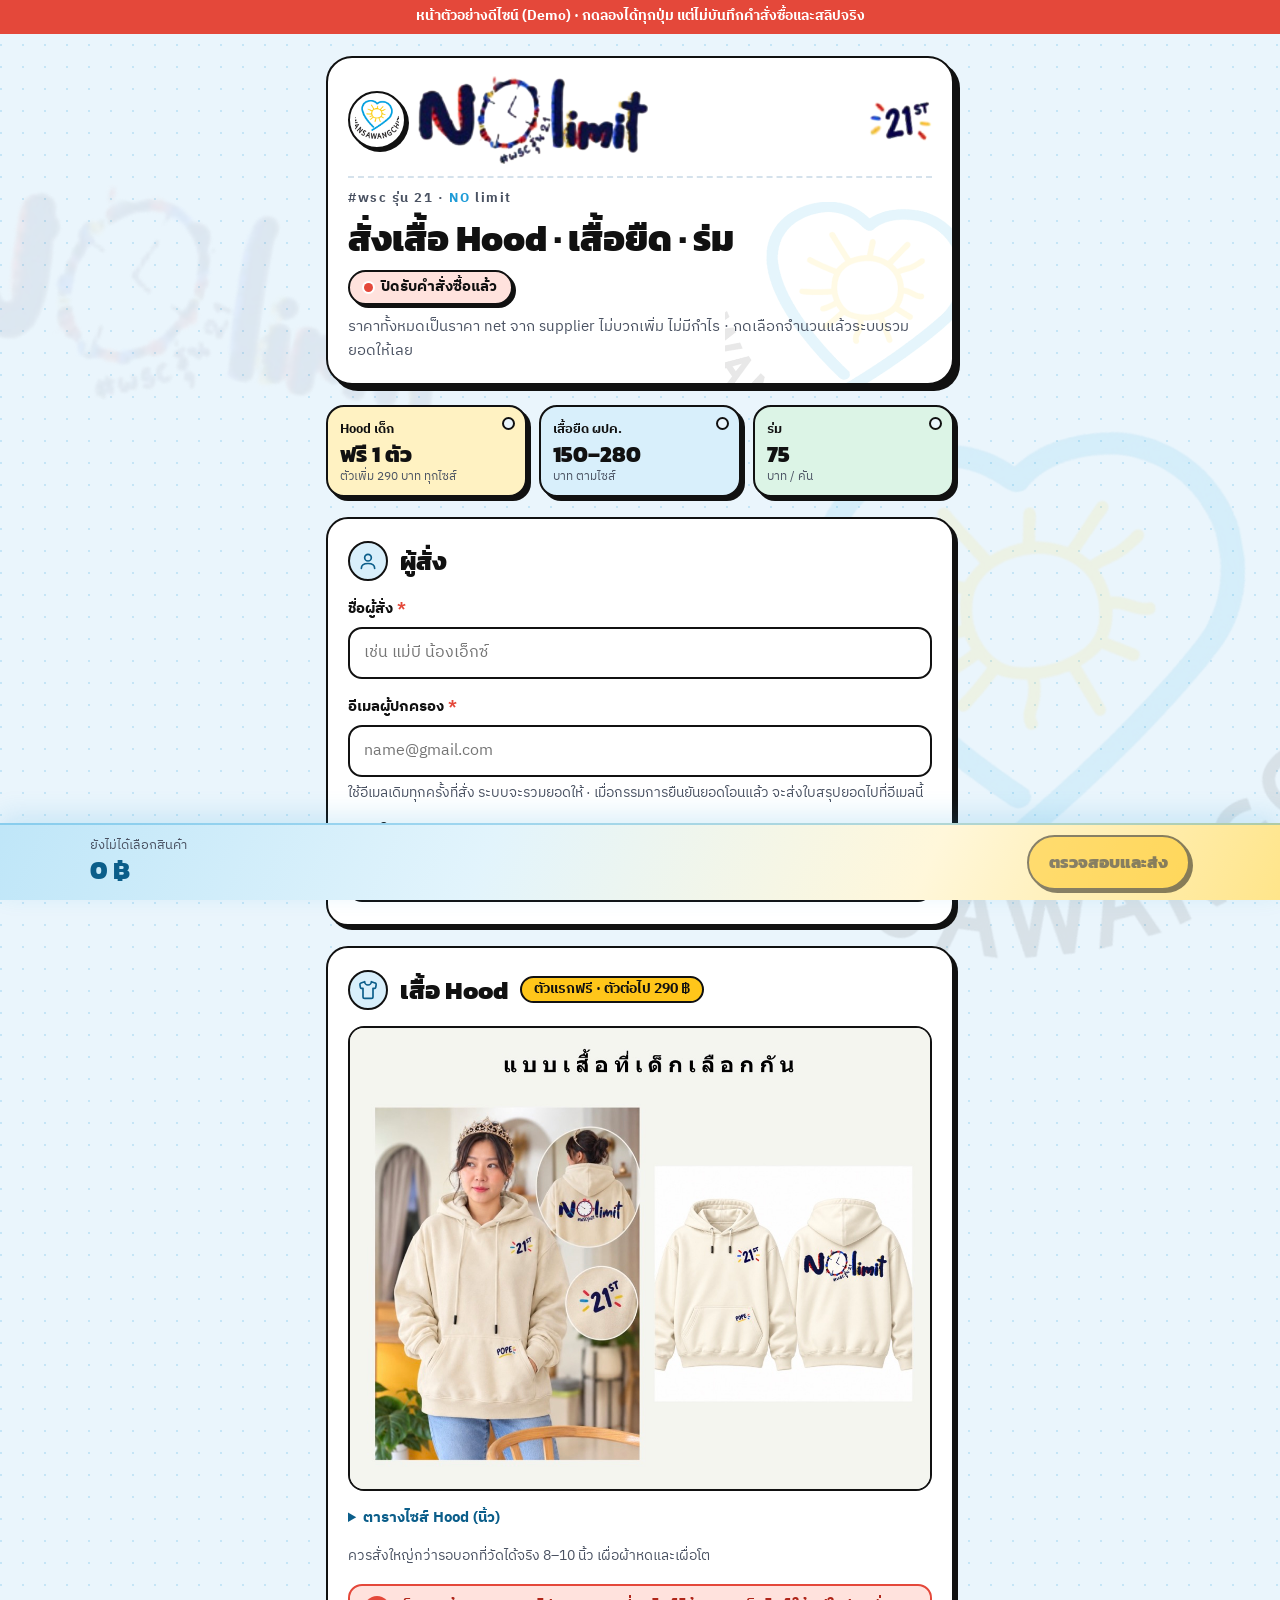
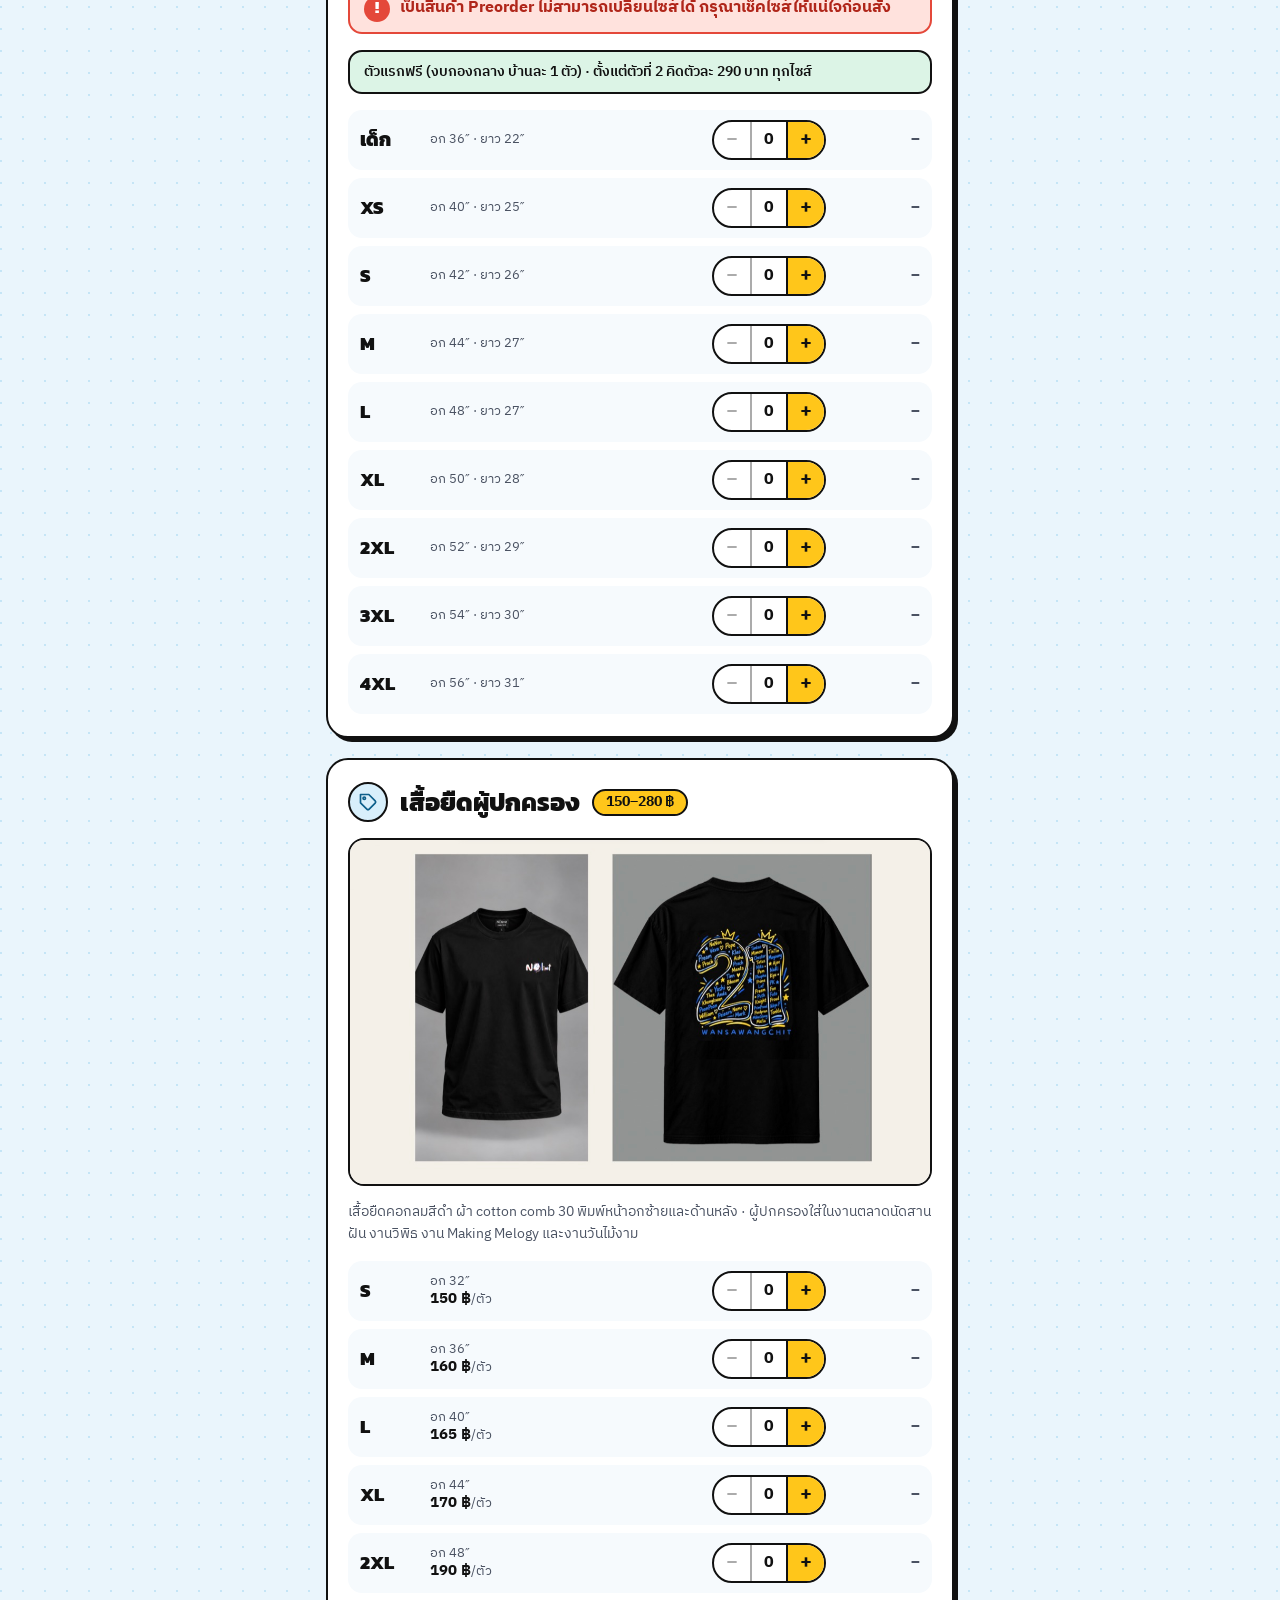
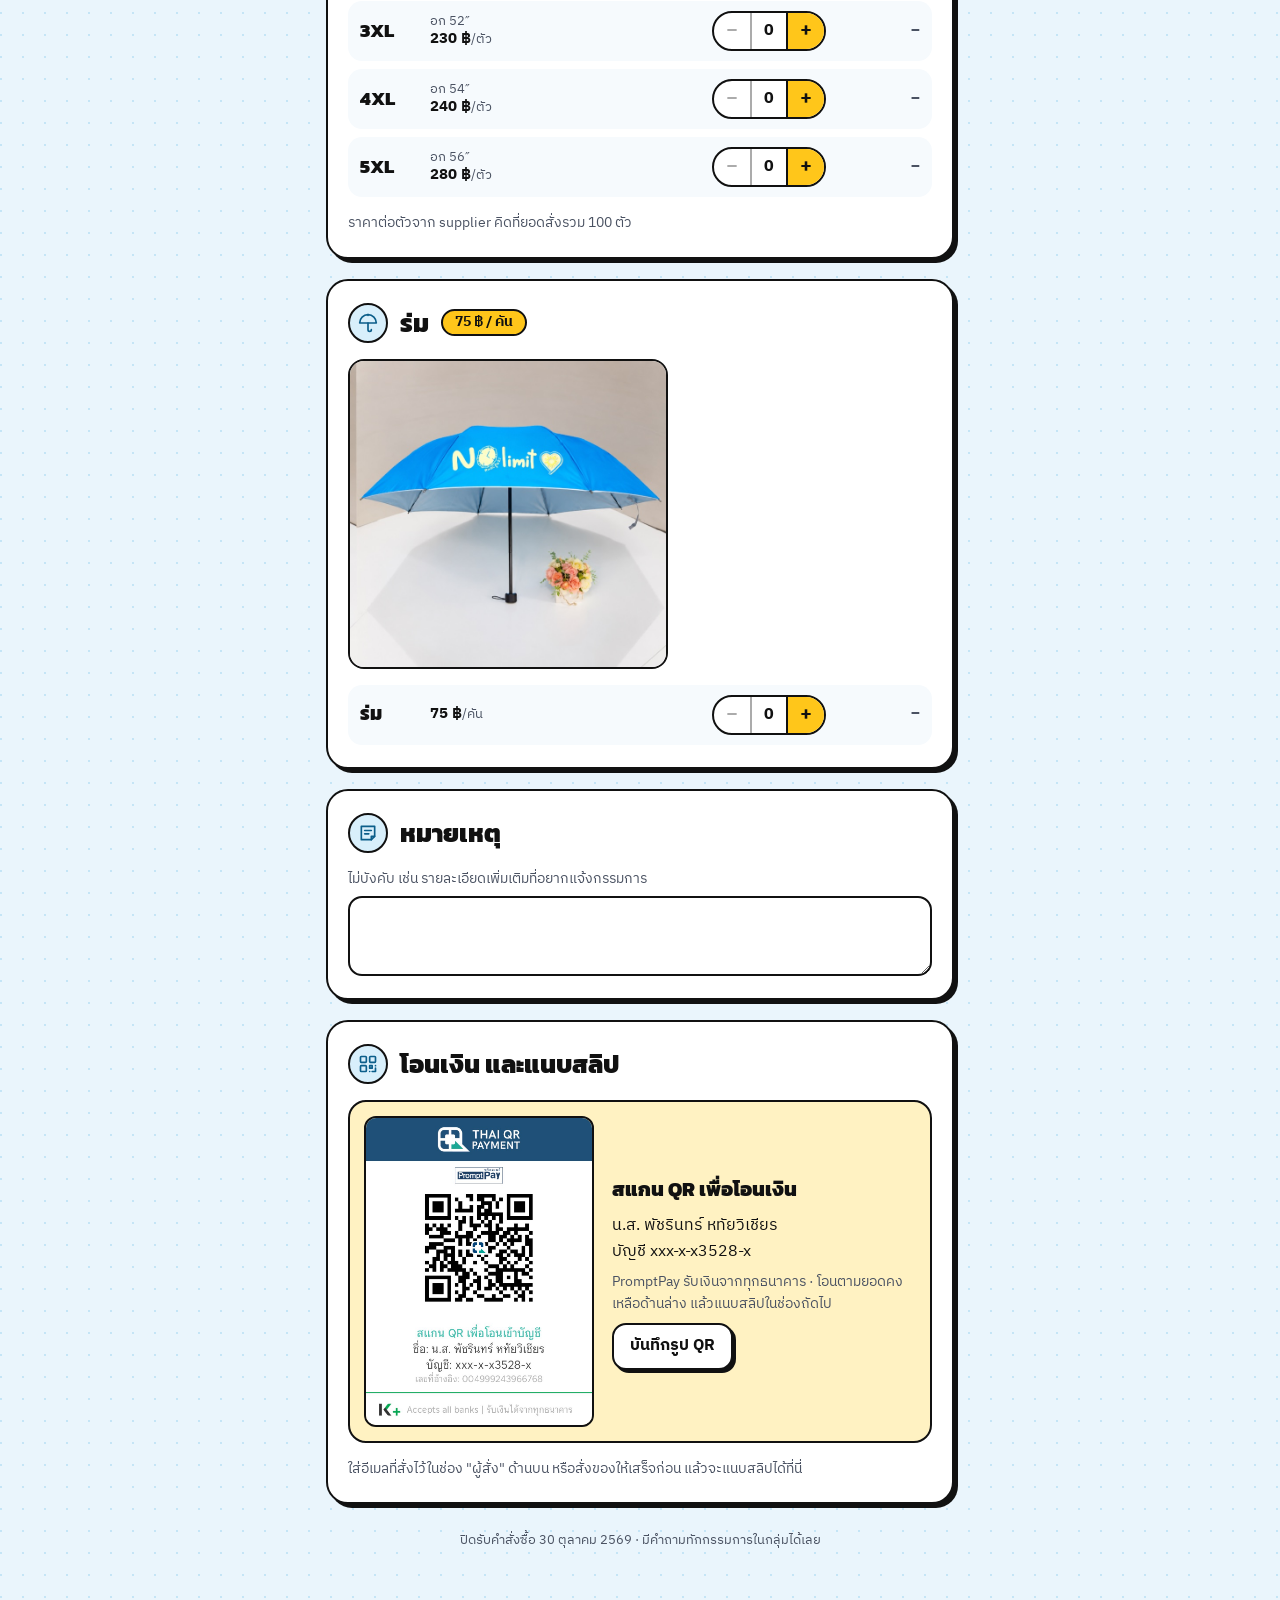
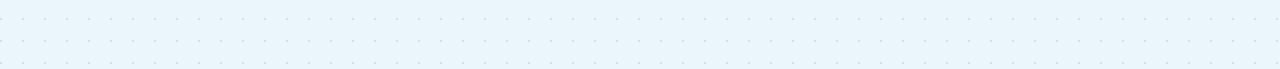
==== commit 7b50585f: "Faster admin login; gradient bottom bar on the order page - login reply carries the dashboard data (" ====
--- a/demo/index.html
+++ b/demo/index.html
@@ -4,7 +4,7 @@
 <meta charset="utf-8">
 <meta name="viewport" content="width=device-width, initial-scale=1, viewport-fit=cover">
 <title>สั่งเสื้อรุ่น 21 · ตัวอย่างดีไซน์</title>
-<meta name="description" content="สั่งเสื้อฮู้ด เสื้อยืดผู้ปกครอง และร่ม รุ่น 21 พร้อมราคาทุกไซส์ คิดยอดให้อัตโนมัติ และแนบสลิปโอนเงินได้">
+<meta name="description" content="สั่งเสื้อ Hood เสื้อยืดผู้ปกครอง และร่ม พร้อมราคาทุกไซส์ คิดยอดให้อัตโนมัติ และแนบสลิปโอนเงินได้">
 <meta name="robots" content="noindex, nofollow">
 <link rel="icon" href="../img/school-logo.png">
 <link rel="preconnect" href="https://fonts.googleapis.com">
@@ -222,13 +222,13 @@
 .btn:disabled { opacity: .45; cursor: default; box-shadow: none; }
 
 /* bottom bar */
-.bar { position: fixed; left: 0; right: 0; bottom: 0; z-index: 10; background: var(--ink); color: #fff; border-top: 3px solid var(--sun);
+.bar { position: fixed; left: 0; right: 0; bottom: 0; z-index: 10; background: linear-gradient(115deg, #bfe6f8 0%, #e2f4fc 38%, #fff7da 72%, #ffe58a 100%); color: var(--ink); border-top: 2px solid rgba(29, 155, 215, .35); box-shadow: 0 -8px 24px rgba(29, 155, 215, .16);
   padding: 10px max(16px, env(safe-area-inset-right, 0px)) calc(10px + env(safe-area-inset-bottom, 0px)) max(16px, env(safe-area-inset-left, 0px)); }
 .bar .in { max-width: 1100px; margin: 0 auto; display: flex; align-items: center; gap: 12px; }
 .bar .tot { flex: 1; min-width: 0; display: grid; line-height: 1.25; }
-.bar .tot small { font-size: 12.5px; opacity: .8; white-space: nowrap; overflow: hidden; text-overflow: ellipsis; }
-.bar .tot strong { font-size: 26px; font-family: var(--f-display); font-weight: 800; color: var(--sun); }
-.bar .go { background: var(--sun); color: var(--ink); padding: 12px 20px; border-radius: 999px; border: 2px solid #fff; font-weight: 800; font-family: var(--f-display); font-size: 17px; cursor: pointer; white-space: nowrap; }
+.bar .tot small { font-size: 12.5px; color: var(--muted); white-space: nowrap; overflow: hidden; text-overflow: ellipsis; }
+.bar .tot strong { font-size: 26px; font-family: var(--f-display); font-weight: 800; color: var(--sky-ink); }
+.bar .go { background: var(--sun); color: var(--ink); padding: 12px 20px; border-radius: 999px; border: 2px solid var(--ink); box-shadow: var(--shadow-sm); font-weight: 800; font-family: var(--f-display); font-size: 17px; cursor: pointer; white-space: nowrap; }
 .bar .go:disabled { opacity: .5; }
 
 /* review sheet */
